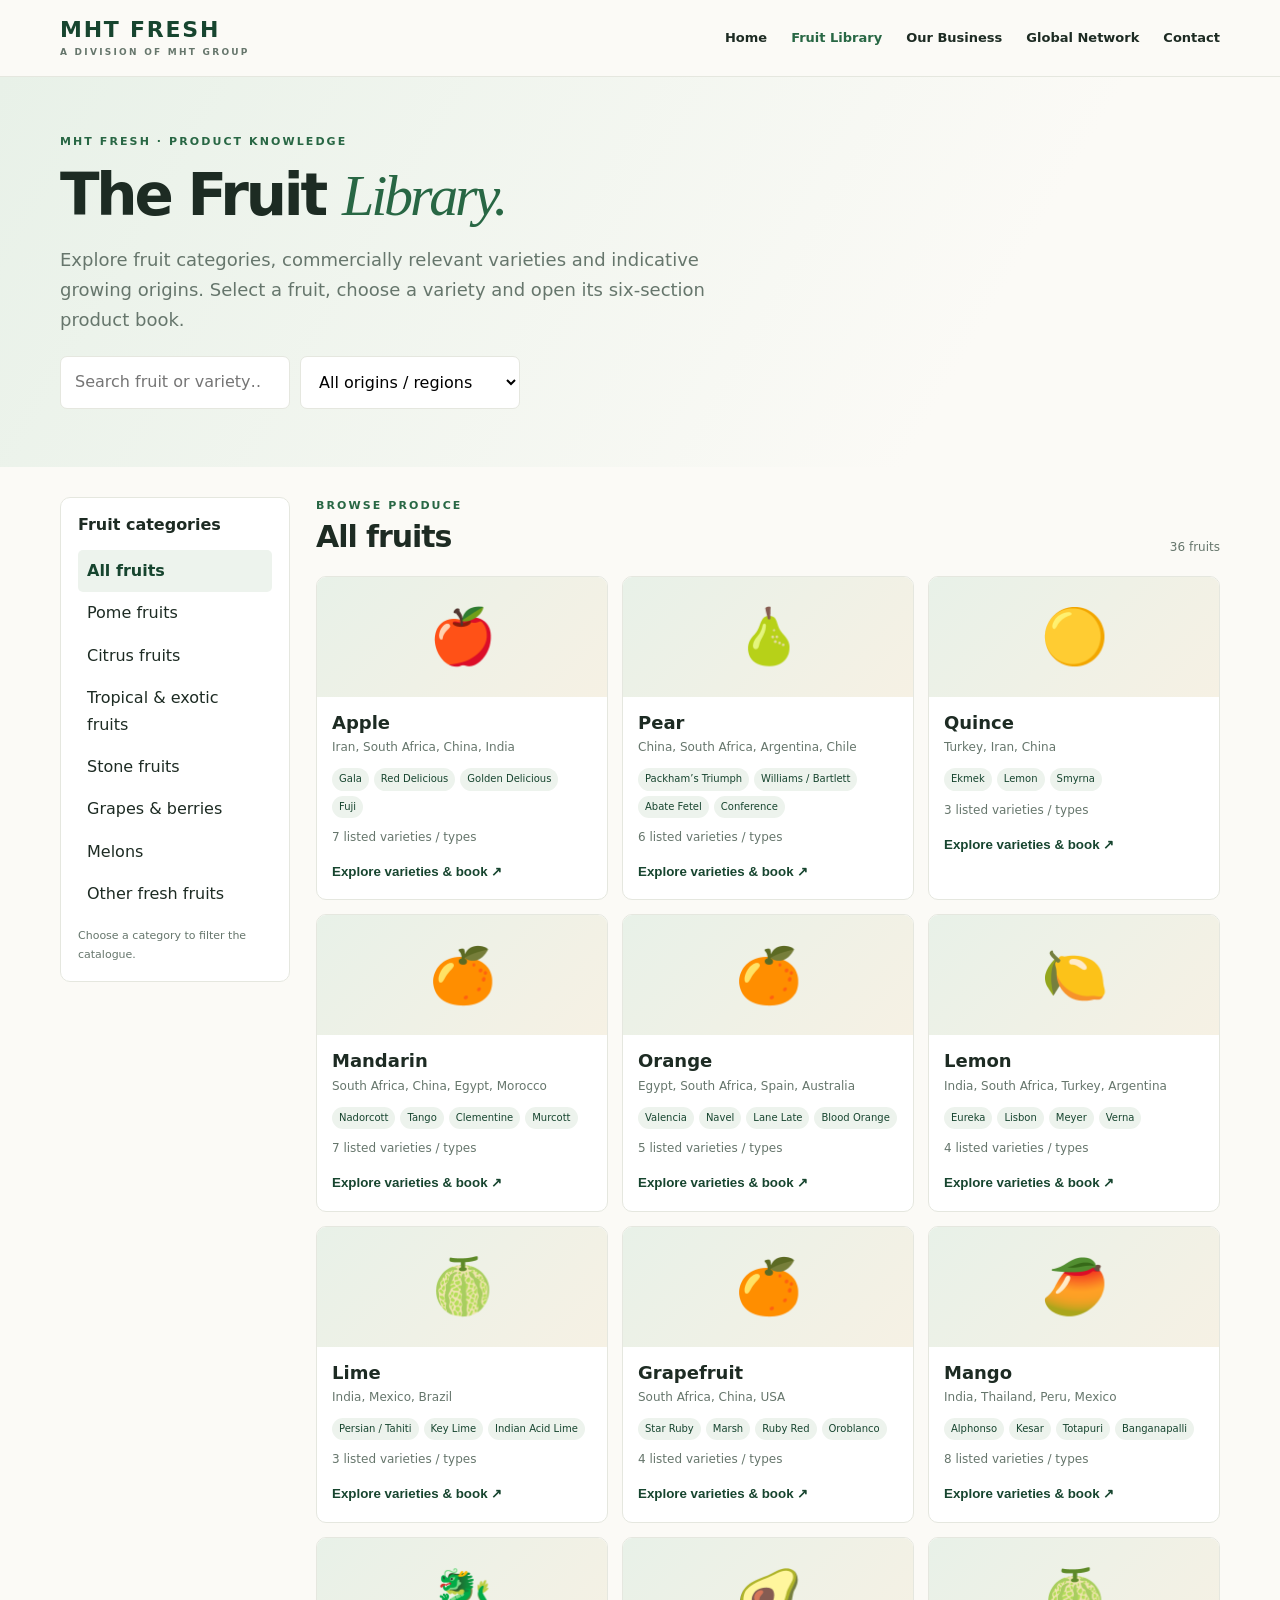
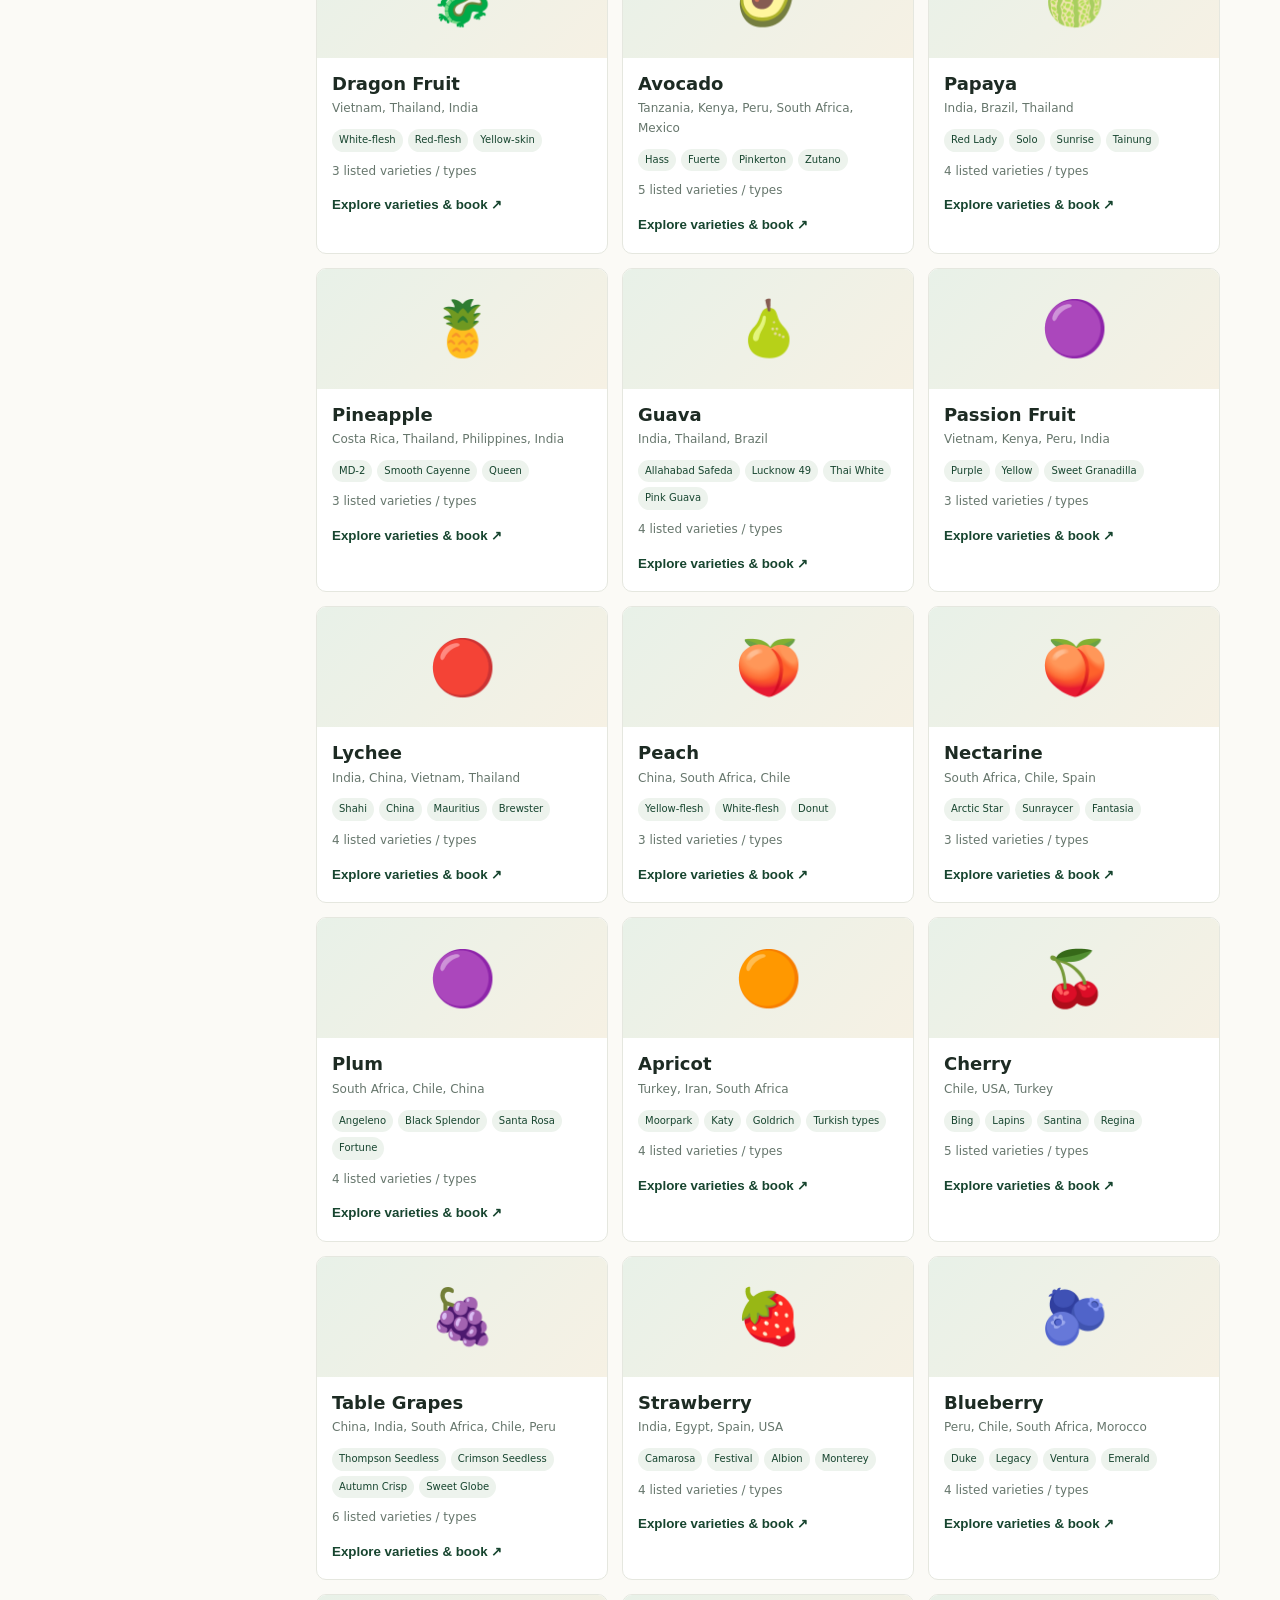
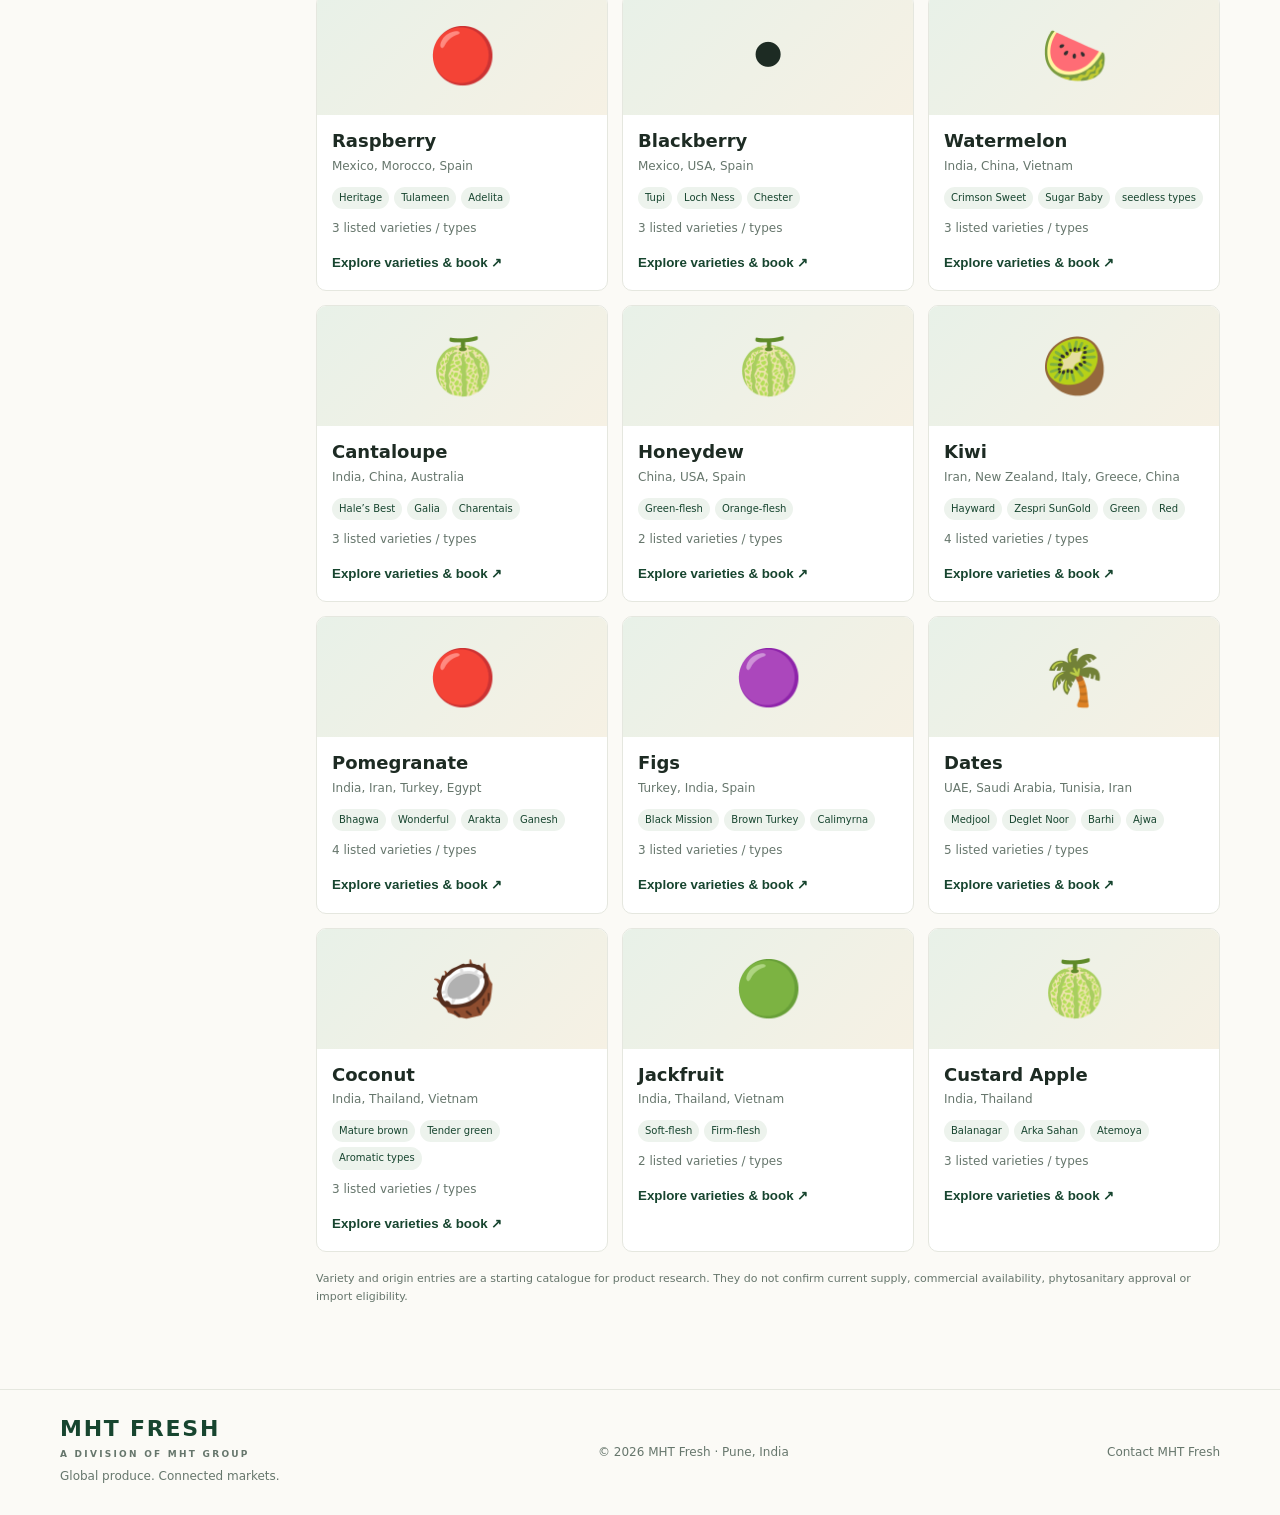
==== fruits.html @ c0711f06 "Upgrade fruit library into interactive six-section product books" ====
<!doctype html>
<html lang="en"><head><meta charset="utf-8"><meta name="viewport" content="width=device-width,initial-scale=1"><meta name="description" content="Explore the MHT Fresh fruit library: commercial fruit categories, varieties, indicative origins and product knowledge books."><title>Fruit Library | MHT Fresh</title><link rel="stylesheet" href="site.css"></head><body>
<header class="site-header"><div class="wrap nav"><a class="brand" href="index.html">MHT FRESH<small>A DIVISION OF MHT GROUP</small></a><button class="menu-toggle" aria-label="Open navigation" aria-expanded="false">Menu</button><nav class="nav-links"><a href="index.html">Home</a><a href="fruits.html" aria-current="page">Fruit Library</a><a href="index.html#operations">Our Business</a><a href="index.html#network">Global Network</a><a href="index.html#contact">Contact</a></nav></div></header>
<section class="page-hero"><div class="wrap"><div class="eyebrow">MHT Fresh · Product knowledge</div><h1>The Fruit <em>Library.</em></h1><p class="lead">Explore fruit categories, commercially relevant varieties and indicative growing origins. Select a fruit, choose a variety and open its six-section product book.</p><div class="library-tools"><input id="fruit-search" type="search" placeholder="Search fruit or variety…" aria-label="Search fruit or variety"><select id="origin-filter" aria-label="Filter by origin"><option value="">All origins / regions</option><option>India</option><option>Iran</option><option>South Africa</option><option>Vietnam</option><option>Egypt</option><option>China</option><option>New Zealand</option><option>Thailand</option><option>Peru</option><option>Chile</option><option>Kenya</option><option>Tanzania</option><option>Turkey</option><option>Argentina</option><option>Mexico</option><option>Spain</option><option>Italy</option><option>Greece</option><option>UAE</option></select></div></div></section>
<div class="wrap library-layout"><aside class="category-panel"><h3>Fruit categories</h3><div id="category-list"></div><p style="font-size:11px;margin:12px 0 0">Choose a category to filter the catalogue.</p></aside><main><div style="display:flex;justify-content:space-between;align-items:end;gap:12px;margin-bottom:18px"><div><div class="eyebrow">Browse produce</div><h2 id="category-heading" style="font-size:30px;margin:5px 0">All fruits</h2></div><span class="result-count" id="result-count"></span></div><div class="fruit-grid" id="fruit-grid"></div><p style="font-size:11px;margin-top:18px">Variety and origin entries are a starting catalogue for product research. They do not confirm current supply, commercial availability, phytosanitary approval or import eligibility.</p></main></div>
<div class="book-overlay" id="book-overlay" role="dialog" aria-modal="true" aria-labelledby="book-title"><div class="book"><button class="book-close" id="book-close" aria-label="Close product book">×</button><aside class="book-side"><div class="eyebrow">MHT Fresh · Product book</div><h2 id="book-title"></h2><p id="book-subtitle" style="font-size:12px"></p><nav id="book-nav" aria-label="Product book sections"></nav><p style="font-size:10px;margin-top:18px">Reference framework. Verify commercial specifications for each lot.</p></aside><article class="book-main"><div class="book-kicker" id="book-kicker"></div><h3 id="book-heading"></h3><p class="book-copy" id="book-copy"></p><div class="book-facts" id="book-facts"></div><div class="research-note" id="research-note"></div><div class="book-controls"><button id="book-prev">← Previous</button><span class="book-page" id="book-page"></span><button id="book-print">Print / Save PDF</button><button id="book-next">Next →</button></div></article></div></div>
<footer class="site-footer"><div class="wrap footer-row"><div><a class="brand" href="index.html">MHT FRESH<small>A DIVISION OF MHT GROUP</small></a><p style="margin:8px 0 0">Global produce. Connected markets.</p></div><div>© <span data-year></span> MHT Fresh · Pune, India</div><a href="index.html#contact">Contact MHT Fresh</a></div></footer><script src="site.js"></script><script src="fruits.js"></script></body></html>
---- site.css ----
:root{--green:#17452f;--green2:#286744;--ink:#1d2b23;--muted:#66766c;--bg:#fbfaf6;--card:#fff;--line:#e5e7df;--soft:#edf3ed;--gold:#c69b55}*{box-sizing:border-box}html{scroll-behavior:smooth}body{margin:0;background:var(--bg);color:var(--ink);font:16px/1.65 Inter,ui-sans-serif,system-ui,-apple-system,"Segoe UI",sans-serif}a{color:inherit;text-decoration:none}.wrap{width:min(1160px,92%);margin:auto}.site-header{position:sticky;top:0;z-index:20;background:#fbfaf6ed;backdrop-filter:blur(12px);border-bottom:1px solid var(--line)}.nav{min-height:76px;display:flex;align-items:center;justify-content:space-between;gap:24px}.brand{font-weight:900;letter-spacing:.08em;color:var(--green);font-size:22px;line-height:1}.brand small{display:block;font-size:9px;letter-spacing:.25em;color:var(--muted);margin-top:7px}.nav-links{display:flex;align-items:center;gap:24px;font-size:13px;font-weight:700}.nav-links a:hover,.nav-links a[aria-current=page]{color:var(--green2)}.menu-toggle{display:none;border:1px solid var(--line);background:white;border-radius:7px;padding:9px 12px}.eyebrow{font-size:11px;font-weight:850;letter-spacing:.19em;text-transform:uppercase;color:var(--green2)}h1,h2,h3,p{margin-top:0}h1{font-size:clamp(42px,6.4vw,76px);line-height:1.02;letter-spacing:-.055em;margin:15px 0 20px}h1 em,h2 em{font-family:Georgia,serif;font-weight:400;color:var(--green2)}h2{font-size:clamp(30px,4vw,46px);line-height:1.1;letter-spacing:-.035em;margin:12px 0 18px}h3{line-height:1.2}p{color:var(--muted)}.lead{font-size:18px;max-width:670px}.button{display:inline-flex;align-items:center;justify-content:center;gap:9px;background:var(--green);color:white;padding:13px 19px;border-radius:5px;font-weight:750;font-size:14px;border:1px solid var(--green);cursor:pointer}.button:hover{background:var(--green2)}.button.secondary{background:transparent;color:var(--green)}.hero{padding:76px 0 70px;background:radial-gradient(circle at 84% 12%,#dcebdd 0,transparent 34%),linear-gradient(120deg,#f4f5ec,transparent 70%)}.hero-grid{display:grid;grid-template-columns:1.1fr .9fr;gap:54px;align-items:center}.hero-art{min-height:400px;border-radius:18px;position:relative;overflow:hidden;background:linear-gradient(145deg,#214d35,#8cae7c);display:flex;align-items:center;justify-content:center;color:#fff}.hero-art:before,.hero-art:after{content:"";position:absolute;border:1px solid #ffffff55;border-radius:50%;width:320px;height:320px}.hero-art:after{width:430px;height:430px}.produce-orbit{font-size:clamp(46px,6vw,78px);z-index:1;line-height:1.5;text-align:center;filter:drop-shadow(0 8px 10px #102b1d55)}.hero-art small{position:absolute;bottom:24px;left:25px;right:25px;text-align:center;letter-spacing:.08em;font-size:11px;text-transform:uppercase;color:#e1eee4}.ticker{background:var(--green);color:white;padding:14px 4%;font-size:11px;letter-spacing:.16em;font-weight:800;text-align:center}.section{padding:76px 0}.section.pale{background:#f1f4ed;border-block:1px solid var(--line)}.two-col{display:grid;grid-template-columns:1fr 1fr;gap:56px;align-items:start}.cards{display:grid;grid-template-columns:repeat(4,1fr);gap:15px;margin-top:28px}.service-card,.step,.origin-card{background:var(--card);border:1px solid var(--line);border-radius:10px;padding:22px}.service-card b,.step b{color:var(--gold);font-size:12px;letter-spacing:.1em}.service-card h3{font-size:18px;margin:14px 0 9px}.service-card p{font-size:14px;margin-bottom:0}.steps{display:grid;grid-template-columns:repeat(4,1fr);gap:14px;margin-top:28px}.split{display:grid;grid-template-columns:1fr 1fr;gap:52px;align-items:center}.visual{min-height:280px;border-radius:14px;background:linear-gradient(140deg,#e4eddf,#f7f3e8);display:grid;place-items:center;font-size:66px;letter-spacing:10px}.origin-grid{display:grid;grid-template-columns:repeat(4,1fr);gap:12px;margin-top:25px}.origin-card{text-align:center;font-weight:750}.origin-card small{display:block;color:var(--muted);font-weight:500}.contact{background:var(--green);color:white;padding:76px 0}.contact p{color:#d5e4d8}.contact-grid{display:grid;grid-template-columns:.9fr 1.1fr;gap:54px}.contact form{display:grid;gap:12px}.fields{display:grid;grid-template-columns:1fr 1fr;gap:12px}.contact label{font-size:12px;font-weight:700;color:#e4eee6}.contact input,.contact select,.contact textarea{display:block;width:100%;margin-top:6px;padding:12px;border:1px solid #ffffff55;border-radius:5px;background:#fff;color:var(--ink);font:inherit}.contact textarea{resize:vertical}.contact .button{background:white;color:var(--green);border-color:white}.form-note{font-size:11px;color:#c9dbce}.site-footer{padding:28px 0;border-top:1px solid var(--line);font-size:12px;color:var(--muted)}.footer-row{display:flex;justify-content:space-between;gap:20px;align-items:center;flex-wrap:wrap}.page-hero{padding:56px 0 36px;background:linear-gradient(120deg,#e8f1e8,transparent 75%)}.page-hero h1{font-size:clamp(38px,5vw,58px)}.library-tools{display:flex;gap:10px;flex-wrap:wrap;margin:22px 0}.library-tools input,.library-tools select{padding:12px 14px;border:1px solid var(--line);border-radius:7px;background:white;font:inherit;min-width:220px}.library-layout{display:grid;grid-template-columns:230px 1fr;gap:26px;padding:30px 0 72px}.category-panel{align-self:start;position:sticky;top:96px;padding:17px;background:white;border:1px solid var(--line);border-radius:10px}.category-panel h3{font-size:16px}.category-button{display:block;width:100%;text-align:left;padding:8px 9px;border:0;background:transparent;border-radius:5px;color:var(--ink);font:inherit;cursor:pointer}.category-button.active,.category-button:hover{background:var(--soft);color:var(--green);font-weight:800}.fruit-grid{display:grid;grid-template-columns:repeat(3,minmax(0,1fr));gap:14px}.fruit-card{border:1px solid var(--line);background:white;border-radius:10px;overflow:hidden}.fruit-visual{height:120px;display:grid;place-items:center;font-size:54px;background:linear-gradient(135deg,#e8f1e8,#f6f1e4)}.fruit-body{padding:15px}.fruit-body h3{margin:0 0 5px;font-size:18px}.fruit-body p{font-size:12px;margin:0 0 10px}.chips{display:flex;flex-wrap:wrap;gap:5px;margin:10px 0}.chip{font-size:10px;padding:3px 7px;background:var(--soft);color:var(--green);border-radius:20px}.text-button{border:0;background:none;padding:0;color:var(--green);font-weight:800;cursor:pointer}.result-count{font-size:12px;color:var(--muted)}.book-overlay{display:none;position:fixed;inset:0;background:#102319c9;z-index:50;padding:22px;overflow:auto}.book-overlay.open{display:grid;place-items:center}.book{width:min(1000px,100%);min-height:min(680px,90vh);background:white;border-radius:12px;display:grid;grid-template-columns:260px 1fr;overflow:hidden;position:relative;box-shadow:0 20px 70px #0004}.book-side{background:#edf3ed;padding:28px 22px}.book-side h2{font-size:27px}.book-side button{display:block;width:100%;text-align:left;border:0;background:transparent;padding:9px;border-radius:5px;color:var(--ink);font:inherit;font-size:13px;cursor:pointer}.book-side button.active{background:var(--green);color:white}.book-main{padding:38px 42px 28px;display:flex;flex-direction:column}.book-kicker{font-size:10px;letter-spacing:.16em;font-weight:850;color:var(--green2)}.book-main h3{font-size:30px;margin:14px 0}.book-main .book-copy{font-size:16px;max-width:650px}.book-facts{display:grid;grid-template-columns:1fr 1fr;gap:10px;margin:22px 0}.book-fact{background:#f4f6f1;border-radius:6px;padding:12px}.book-fact b{display:block;font-size:11px;color:var(--green)}.book-fact span{font-size:12px;color:var(--muted)}.research-note{background:#fff8e8;border:1px solid #efdfb8;border-radius:6px;padding:12px;font-size:12px;color:#715b2d}.book-controls{display:flex;align-items:center;justify-content:space-between;gap:10px;margin-top:auto;padding-top:25px;border-top:1px solid var(--line)}.book-controls button,.book-close{border:1px solid var(--line);background:white;padding:9px 12px;border-radius:5px;cursor:pointer;color:var(--ink)}.book-controls button:disabled{opacity:.35;cursor:not-allowed}.book-close{position:absolute;right:14px;top:14px;font-size:20px;line-height:1}.book-page{font-size:11px;color:var(--muted)}@media(max-width:900px){.cards,.steps,.origin-grid{grid-template-columns:repeat(2,1fr)}.fruit-grid{grid-template-columns:repeat(2,minmax(0,1fr))}.hero-grid,.two-col,.split,.contact-grid{gap:30px}.hero-art{min-height:320px}}@media(max-width:700px){.menu-toggle{display:block}.nav-links{display:none;position:absolute;top:75px;left:0;right:0;padding:15px 4%;background:var(--bg);border-bottom:1px solid var(--line);flex-direction:column;align-items:flex-start;gap:15px}.nav-links.open{display:flex}.hero{padding:54px 0}.hero-grid,.two-col,.split,.contact-grid{grid-template-columns:1fr}.hero-art{min-height:250px}.section{padding:56px 0}.library-layout{grid-template-columns:1fr}.category-panel{position:static}.book{grid-template-columns:1fr}.book-side{padding:18px}.book-side nav{display:grid;grid-template-columns:1fr 1fr}.book-main{padding:28px 20px}.book-overlay{padding:8px}.fruit-grid{grid-template-columns:1fr 1fr}}@media(max-width:480px){.cards,.steps,.origin-grid,.fruit-grid,.fields{grid-template-columns:1fr}.library-tools input,.library-tools select{width:100%;min-width:0}.book-facts{grid-template-columns:1fr 1fr}.book-controls{flex-wrap:wrap}}@media print{body>*:not(#book-overlay){display:none!important}#book-overlay{display:block!important;position:static!important;background:white!important;padding:0!important}.book{display:block!important;box-shadow:none!important;width:100%!important;min-height:0!important}.book-side,.book-close,.book-controls{display:none!important}.book-main{padding:0!important}.research-note{break-inside:avoid}.book-facts{break-inside:avoid}}
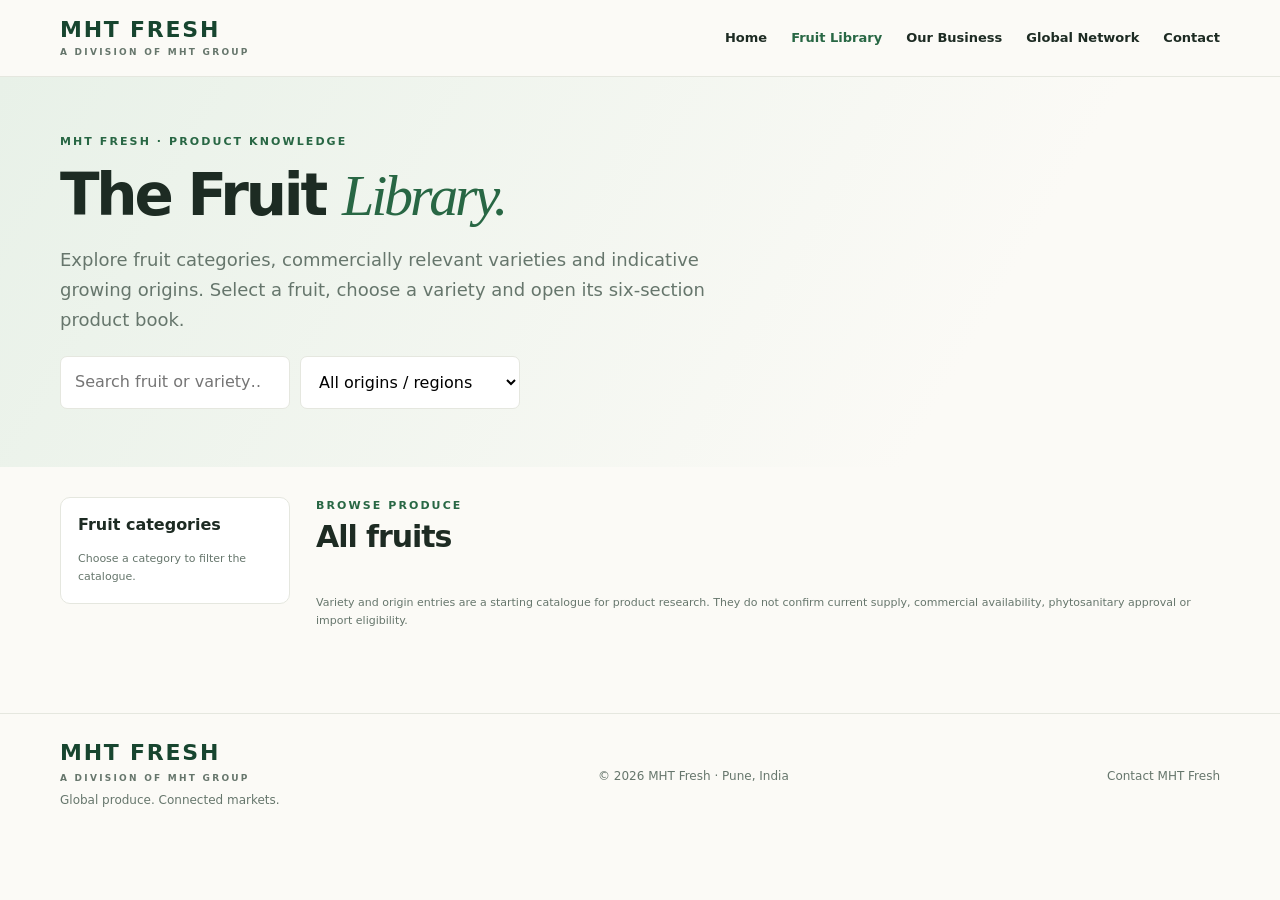
==== commit ae4a44b4: "Add variety selector and source panel to product books" ====
--- a/fruits.html
+++ b/fruits.html
@@ -3,5 +3,5 @@
 <header class="site-header"><div class="wrap nav"><a class="brand" href="index.html">MHT FRESH<small>A DIVISION OF MHT GROUP</small></a><button class="menu-toggle" aria-label="Open navigation" aria-expanded="false">Menu</button><nav class="nav-links"><a href="index.html">Home</a><a href="fruits.html" aria-current="page">Fruit Library</a><a href="index.html#operations">Our Business</a><a href="index.html#network">Global Network</a><a href="index.html#contact">Contact</a></nav></div></header>
 <section class="page-hero"><div class="wrap"><div class="eyebrow">MHT Fresh · Product knowledge</div><h1>The Fruit <em>Library.</em></h1><p class="lead">Explore fruit categories, commercially relevant varieties and indicative growing origins. Select a fruit, choose a variety and open its six-section product book.</p><div class="library-tools"><input id="fruit-search" type="search" placeholder="Search fruit or variety…" aria-label="Search fruit or variety"><select id="origin-filter" aria-label="Filter by origin"><option value="">All origins / regions</option><option>India</option><option>Iran</option><option>South Africa</option><option>Vietnam</option><option>Egypt</option><option>China</option><option>New Zealand</option><option>Thailand</option><option>Peru</option><option>Chile</option><option>Kenya</option><option>Tanzania</option><option>Turkey</option><option>Argentina</option><option>Mexico</option><option>Spain</option><option>Italy</option><option>Greece</option><option>UAE</option></select></div></div></section>
 <div class="wrap library-layout"><aside class="category-panel"><h3>Fruit categories</h3><div id="category-list"></div><p style="font-size:11px;margin:12px 0 0">Choose a category to filter the catalogue.</p></aside><main><div style="display:flex;justify-content:space-between;align-items:end;gap:12px;margin-bottom:18px"><div><div class="eyebrow">Browse produce</div><h2 id="category-heading" style="font-size:30px;margin:5px 0">All fruits</h2></div><span class="result-count" id="result-count"></span></div><div class="fruit-grid" id="fruit-grid"></div><p style="font-size:11px;margin-top:18px">Variety and origin entries are a starting catalogue for product research. They do not confirm current supply, commercial availability, phytosanitary approval or import eligibility.</p></main></div>
-<div class="book-overlay" id="book-overlay" role="dialog" aria-modal="true" aria-labelledby="book-title"><div class="book"><button class="book-close" id="book-close" aria-label="Close product book">×</button><aside class="book-side"><div class="eyebrow">MHT Fresh · Product book</div><h2 id="book-title"></h2><p id="book-subtitle" style="font-size:12px"></p><nav id="book-nav" aria-label="Product book sections"></nav><p style="font-size:10px;margin-top:18px">Reference framework. Verify commercial specifications for each lot.</p></aside><article class="book-main"><div class="book-kicker" id="book-kicker"></div><h3 id="book-heading"></h3><p class="book-copy" id="book-copy"></p><div class="book-facts" id="book-facts"></div><div class="research-note" id="research-note"></div><div class="book-controls"><button id="book-prev">← Previous</button><span class="book-page" id="book-page"></span><button id="book-print">Print / Save PDF</button><button id="book-next">Next →</button></div></article></div></div>
+<div class="book-overlay" id="book-overlay" role="dialog" aria-modal="true" aria-labelledby="book-title"><div class="book"><button class="book-close" id="book-close" aria-label="Close product book">×</button><aside class="book-side"><div class="eyebrow">MHT Fresh · Product book</div><h2 id="book-title"></h2><p id="book-subtitle" style="font-size:12px"></p><div id="book-varieties" aria-label="Select variety"></div><nav id="book-nav" aria-label="Product book sections"></nav><p style="font-size:10px;margin-top:18px">Reference framework. Verify commercial specifications for each lot.</p></aside><article class="book-main"><div class="book-kicker" id="book-kicker"></div><h3 id="book-heading"></h3><p class="book-copy" id="book-copy"></p><div class="book-facts" id="book-facts"></div><div class="research-note" id="research-note"></div><div id="book-sources" class="book-sources"></div><div class="book-controls"><button id="book-prev">← Previous</button><span class="book-page" id="book-page"></span><button id="book-print">Print / Save PDF</button><button id="book-next">Next →</button></div></article></div></div>
 <footer class="site-footer"><div class="wrap footer-row"><div><a class="brand" href="index.html">MHT FRESH<small>A DIVISION OF MHT GROUP</small></a><p style="margin:8px 0 0">Global produce. Connected markets.</p></div><div>© <span data-year></span> MHT Fresh · Pune, India</div><a href="index.html#contact">Contact MHT Fresh</a></div></footer><script src="site.js"></script><script src="fruits.js"></script></body></html>
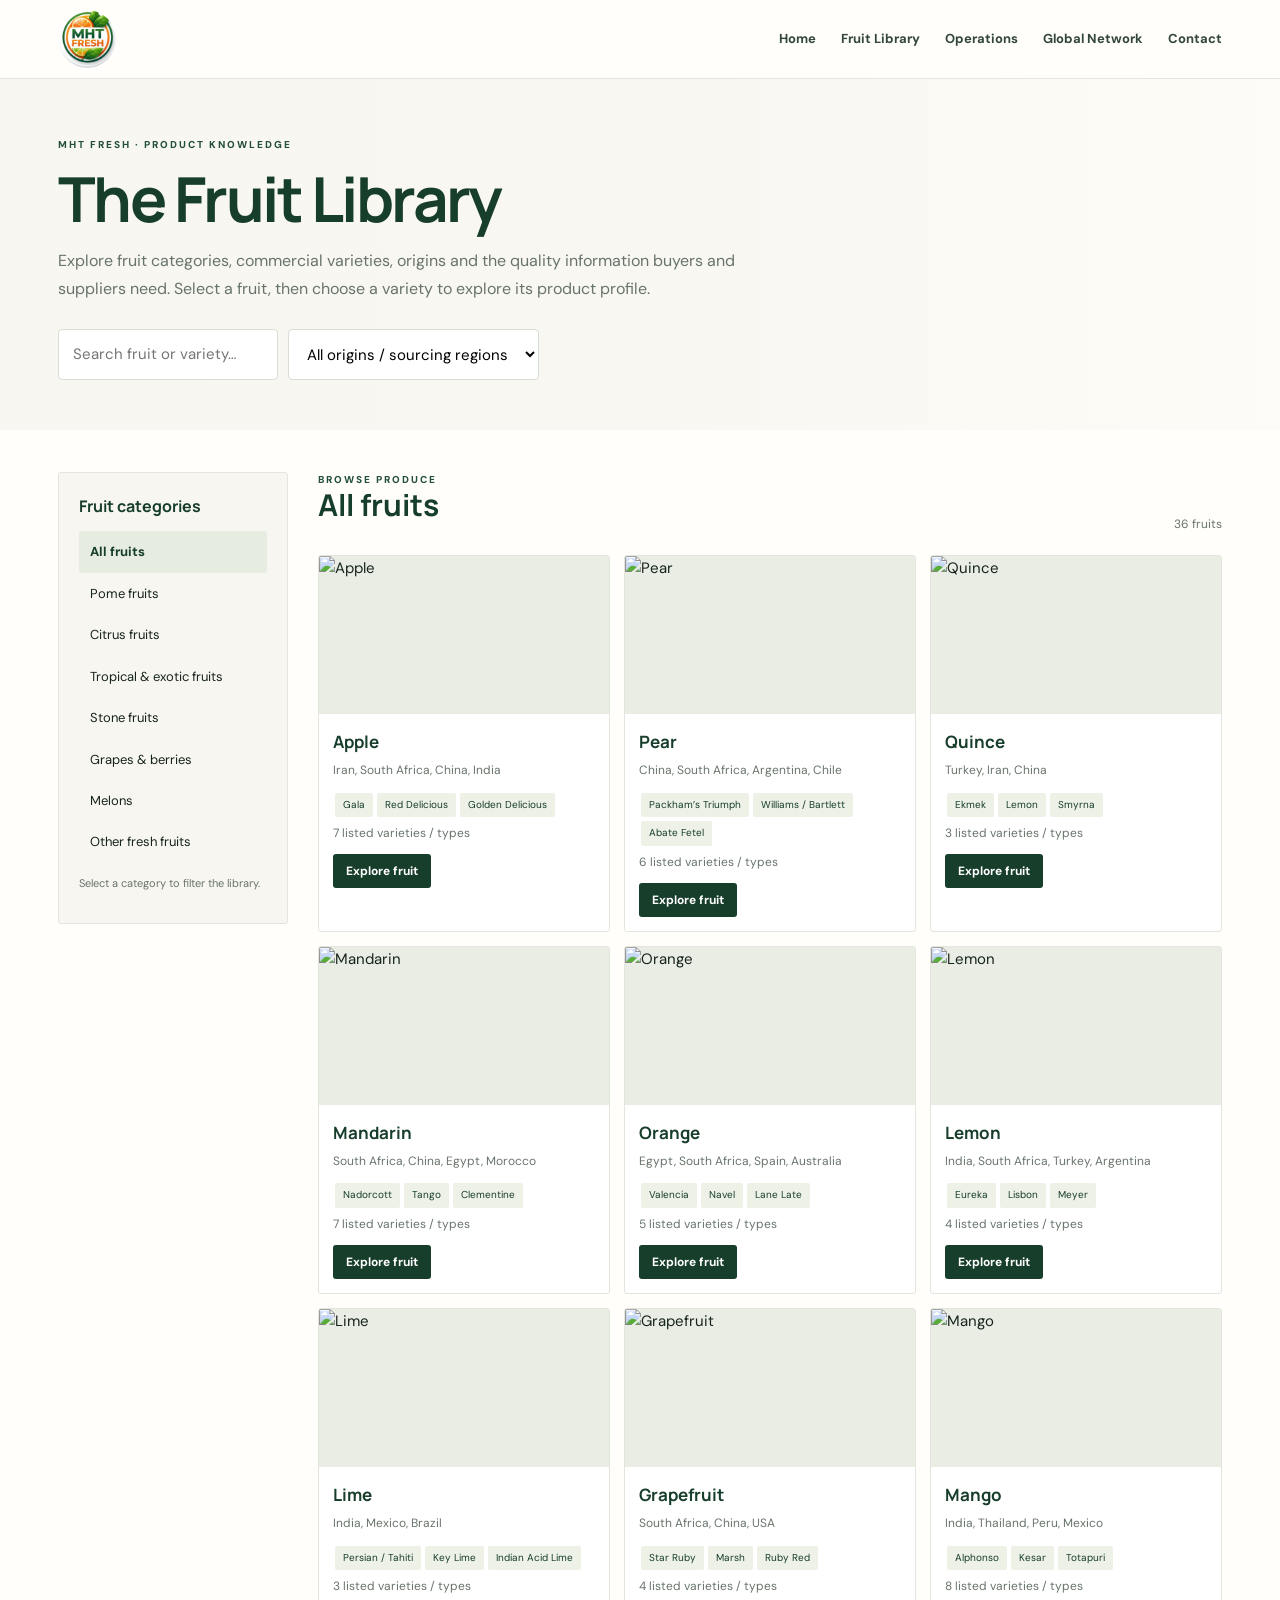
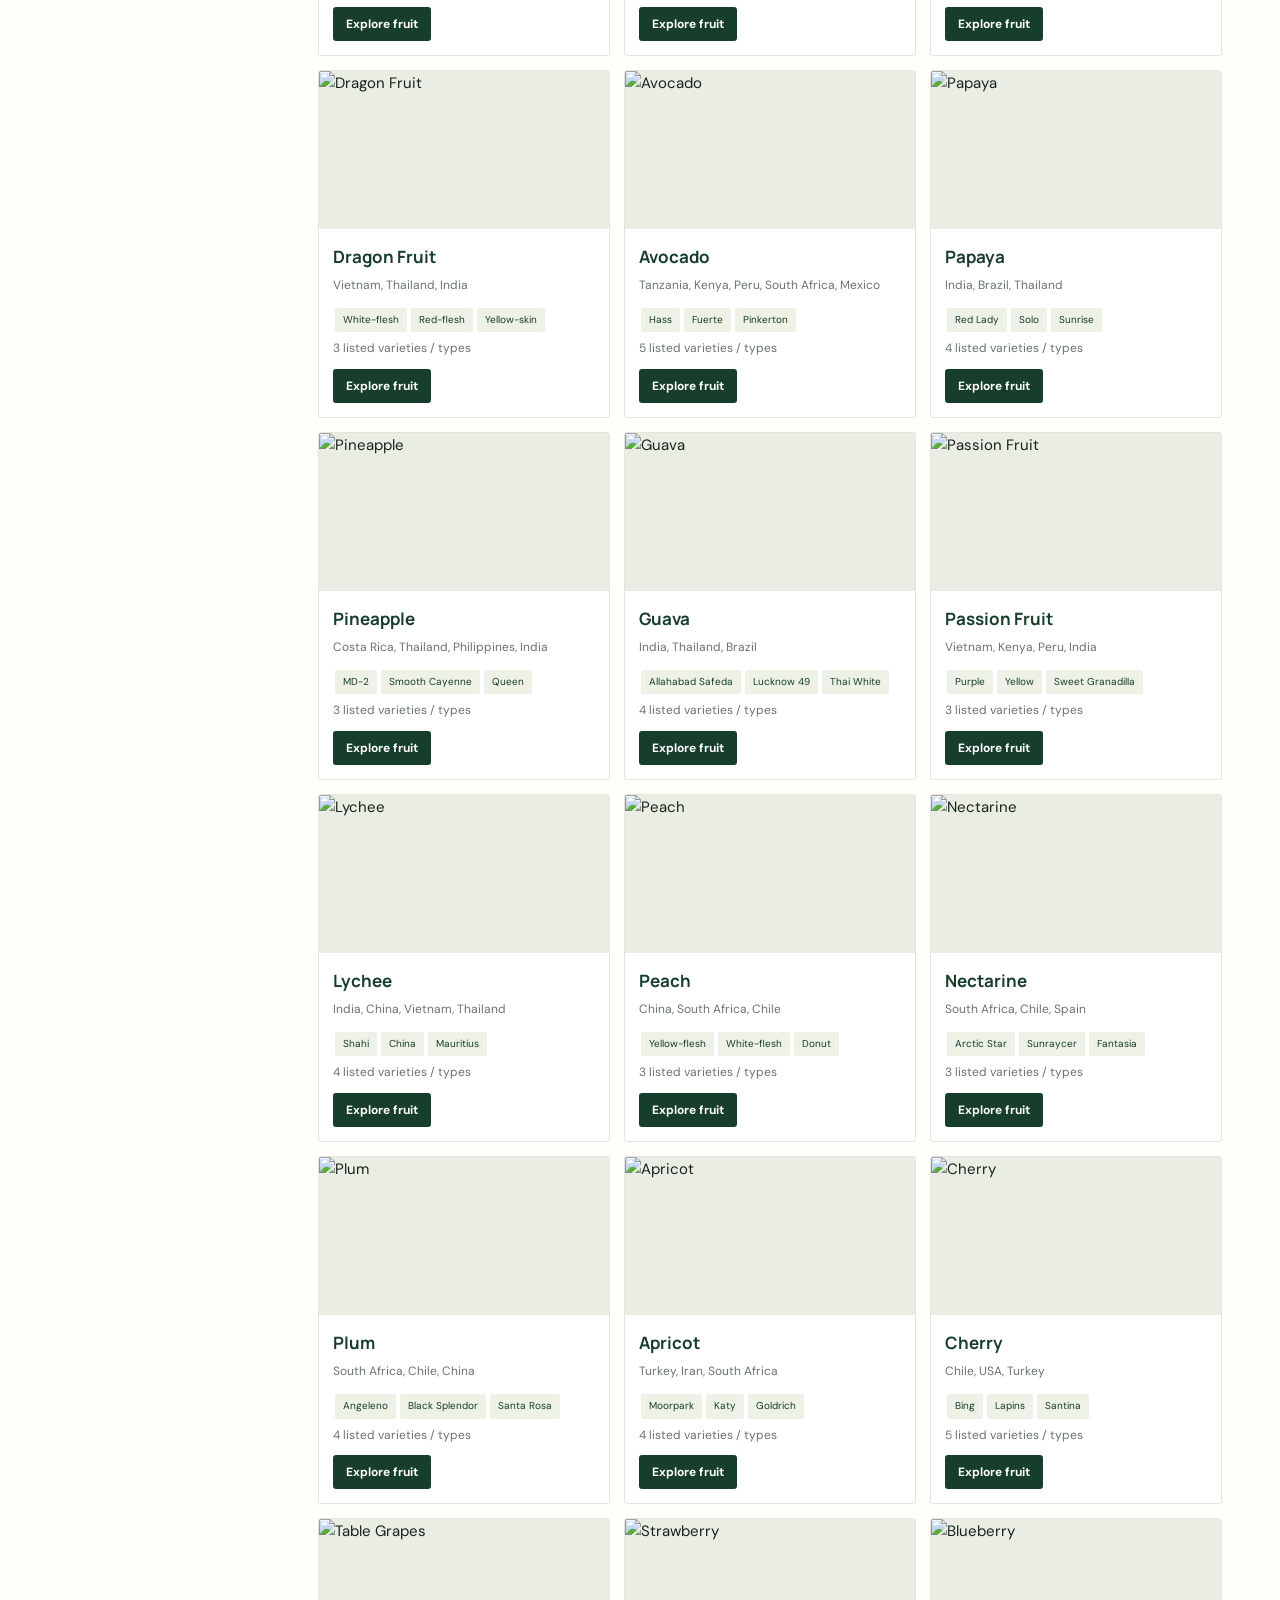
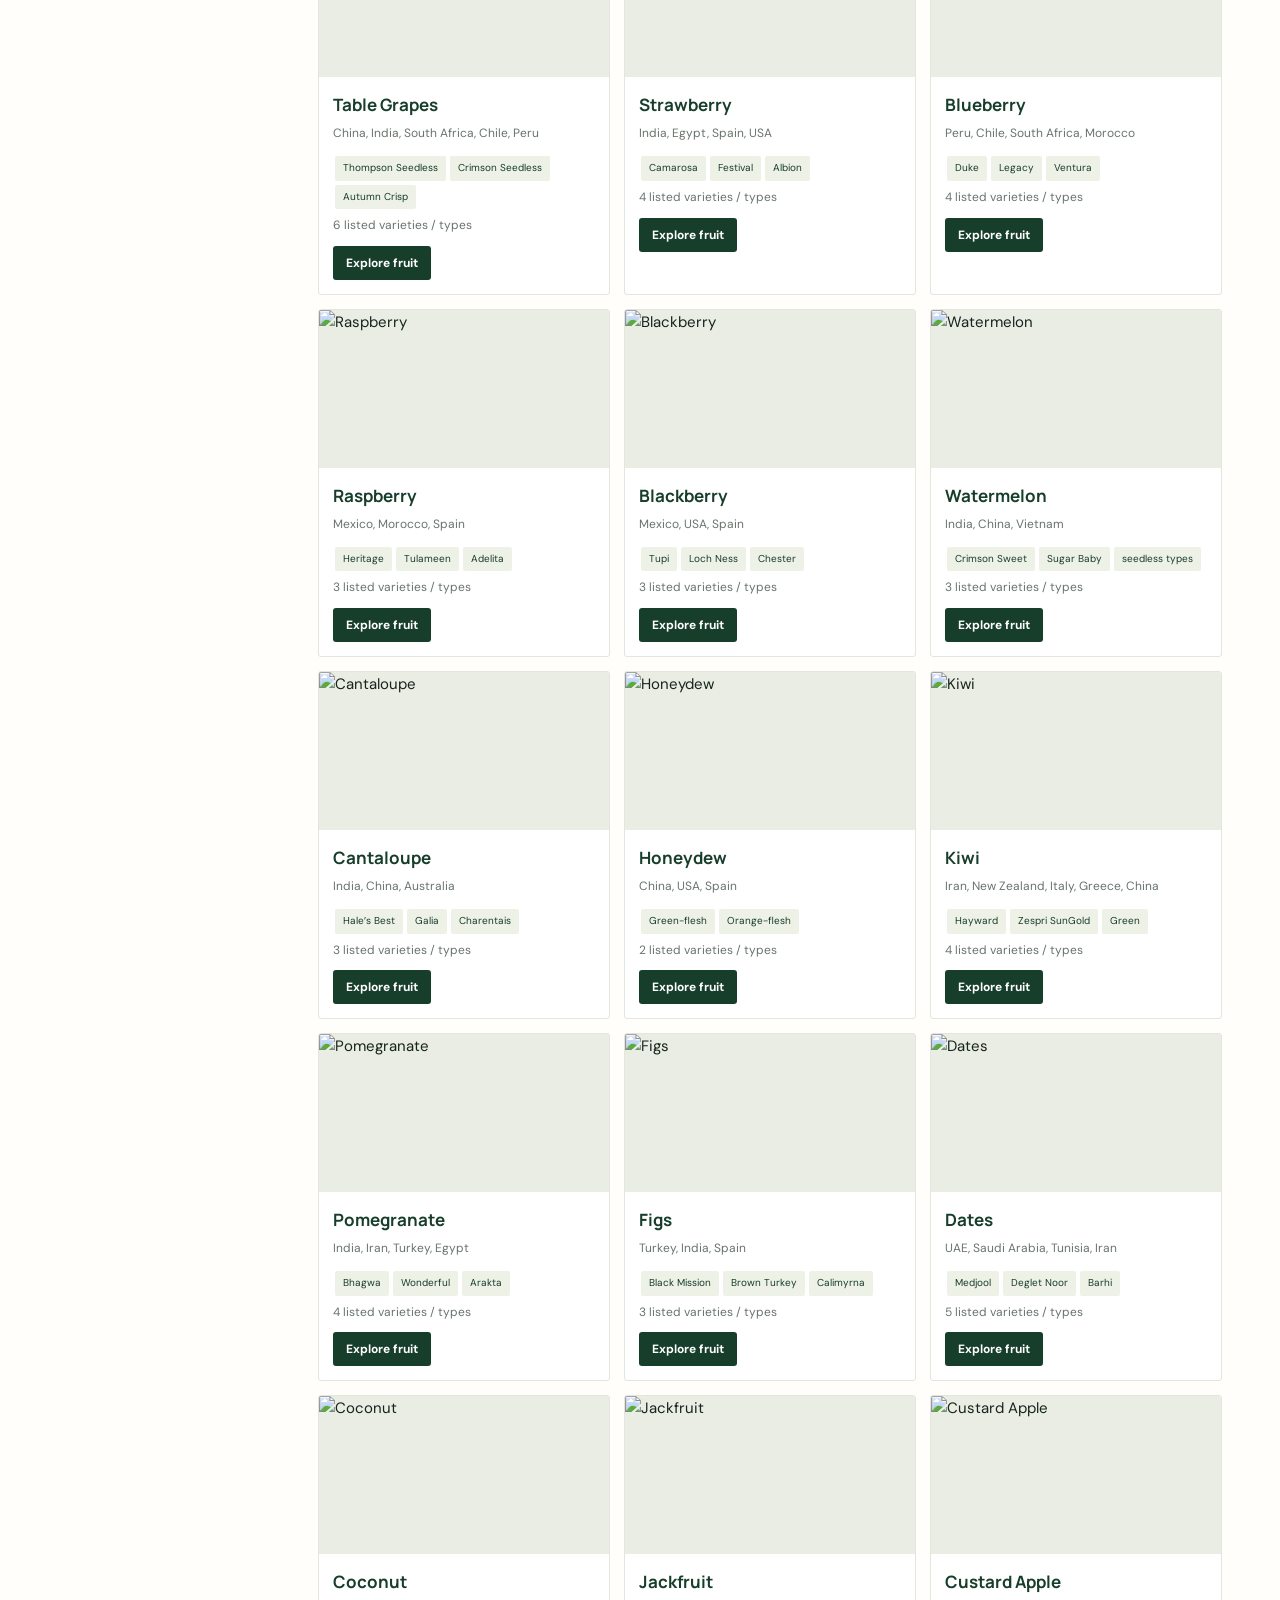
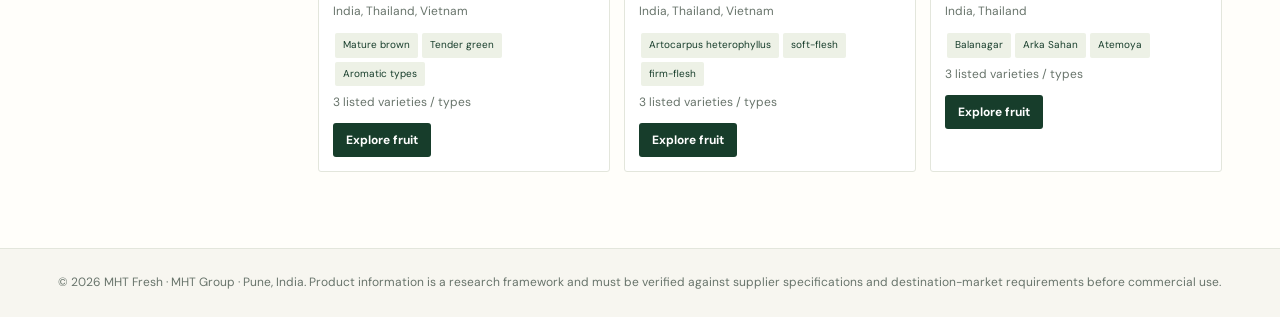
==== commit 675608a2: "Use MHT Fresh logo image in site header" ====
--- a/fruits.html
+++ b/fruits.html
@@ -1,7 +1,189 @@
 <!doctype html>
-<html lang="en"><head><meta charset="utf-8"><meta name="viewport" content="width=device-width,initial-scale=1"><meta name="description" content="Explore the MHT Fresh fruit library: commercial fruit categories, varieties, indicative origins and product knowledge books."><title>Fruit Library | MHT Fresh</title><link rel="stylesheet" href="site.css"></head><body>
-<header class="site-header"><div class="wrap nav"><a class="brand" href="index.html">MHT FRESH<small>A DIVISION OF MHT GROUP</small></a><button class="menu-toggle" aria-label="Open navigation" aria-expanded="false">Menu</button><nav class="nav-links"><a href="index.html">Home</a><a href="fruits.html" aria-current="page">Fruit Library</a><a href="index.html#operations">Our Business</a><a href="index.html#network">Global Network</a><a href="index.html#contact">Contact</a></nav></div></header>
-<section class="page-hero"><div class="wrap"><div class="eyebrow">MHT Fresh · Product knowledge</div><h1>The Fruit <em>Library.</em></h1><p class="lead">Explore fruit categories, commercially relevant varieties and indicative growing origins. Select a fruit, choose a variety and open its six-section product book.</p><div class="library-tools"><input id="fruit-search" type="search" placeholder="Search fruit or variety…" aria-label="Search fruit or variety"><select id="origin-filter" aria-label="Filter by origin"><option value="">All origins / regions</option><option>India</option><option>Iran</option><option>South Africa</option><option>Vietnam</option><option>Egypt</option><option>China</option><option>New Zealand</option><option>Thailand</option><option>Peru</option><option>Chile</option><option>Kenya</option><option>Tanzania</option><option>Turkey</option><option>Argentina</option><option>Mexico</option><option>Spain</option><option>Italy</option><option>Greece</option><option>UAE</option></select></div></div></section>
-<div class="wrap library-layout"><aside class="category-panel"><h3>Fruit categories</h3><div id="category-list"></div><p style="font-size:11px;margin:12px 0 0">Choose a category to filter the catalogue.</p></aside><main><div style="display:flex;justify-content:space-between;align-items:end;gap:12px;margin-bottom:18px"><div><div class="eyebrow">Browse produce</div><h2 id="category-heading" style="font-size:30px;margin:5px 0">All fruits</h2></div><span class="result-count" id="result-count"></span></div><div class="fruit-grid" id="fruit-grid"></div><p style="font-size:11px;margin-top:18px">Variety and origin entries are a starting catalogue for product research. They do not confirm current supply, commercial availability, phytosanitary approval or import eligibility.</p></main></div>
-<div class="book-overlay" id="book-overlay" role="dialog" aria-modal="true" aria-labelledby="book-title"><div class="book"><button class="book-close" id="book-close" aria-label="Close product book">×</button><aside class="book-side"><div class="eyebrow">MHT Fresh · Product book</div><h2 id="book-title"></h2><p id="book-subtitle" style="font-size:12px"></p><div id="book-varieties" aria-label="Select variety"></div><nav id="book-nav" aria-label="Product book sections"></nav><p style="font-size:10px;margin-top:18px">Reference framework. Verify commercial specifications for each lot.</p></aside><article class="book-main"><div class="book-kicker" id="book-kicker"></div><h3 id="book-heading"></h3><p class="book-copy" id="book-copy"></p><div class="book-facts" id="book-facts"></div><div class="research-note" id="research-note"></div><div id="book-sources" class="book-sources"></div><div class="book-controls"><button id="book-prev">← Previous</button><span class="book-page" id="book-page"></span><button id="book-print">Print / Save PDF</button><button id="book-next">Next →</button></div></article></div></div>
-<footer class="site-footer"><div class="wrap footer-row"><div><a class="brand" href="index.html">MHT FRESH<small>A DIVISION OF MHT GROUP</small></a><p style="margin:8px 0 0">Global produce. Connected markets.</p></div><div>© <span data-year></span> MHT Fresh · Pune, India</div><a href="index.html#contact">Contact MHT Fresh</a></div></footer><script src="site.js"></script><script src="fruits.js"></script></body></html>+<html lang="en"><head><meta charset="utf-8"><meta name="viewport" content="width=device-width,initial-scale=1"><meta name="description" content="Explore MHT Fresh's fruit library: fruit categories, varieties, sourcing origins, quality parameters, packing and trade information."><title>Fruit Library | MHT Fresh</title><style>
+@import url('https://fonts.googleapis.com/css2?family=DM+Sans:wght@400;500;600;700&family=Manrope:wght@400;500;600;700;800&display=swap');
+:root{--g:#173d2b;--g2:#244f39;--ink:#17241c;--muted:#68746b;--bg:#f7f6f0;--card:#fffefa;--line:#e3e6dc;--soft:#edf1e6;--orange:#d98245}
+*{box-sizing:border-box}html{scroll-behavior:smooth}body{margin:0;background:var(--card);color:var(--ink);font:15px/1.65 "DM Sans",sans-serif}a{color:inherit;text-decoration:none}.wrap{width:min(1240px,91%);margin:auto}
+header{position:sticky;top:0;z-index:10;background:#fffefaeF;backdrop-filter:blur(12px);border-bottom:1px solid var(--line)}.nav{height:78px;display:flex;align-items:center;justify-content:space-between;gap:20px}.logo{font:800 24px/1 "Manrope",sans-serif;letter-spacing:-1.5px;color:var(--g)}.logo small{display:block;font:700 9px "DM Sans";letter-spacing:2px;color:var(--muted);margin-top:6px}.brand-logo,.logo-img{width:58px;height:58px;display:block;object-fit:contain;border-radius:50%;flex:none}nav{display:flex;gap:25px;font-size:13px;font-weight:700;color:#33463a}nav a:hover{color:var(--orange)}
+.hero{padding:58px 0 50px;background:linear-gradient(90deg,#f7f6f0f7 0%,#f7f6f0df 50%,#f7f6f055 100%),url(https://images.unsplash.com/photo-1542838132-92c53300491e?auto=format&fit=crop&w=1800&q=85) center/cover}.eyebrow{font-size:10px;font-weight:800;letter-spacing:2px;text-transform:uppercase;color:var(--g2)}h1,h2,h3{font-family:"Manrope",sans-serif}h1{font-size:clamp(40px,5vw,62px);line-height:1.05;letter-spacing:-2.5px;margin:12px 0;color:var(--g)}h2{font-size:30px;line-height:1.15;margin:0 0 12px;color:var(--g)}p{color:var(--muted)}.lead{font-size:16px;max-width:720px;line-height:1.8}
+.tools{display:flex;gap:10px;flex-wrap:wrap;margin:25px 0 0}.tools input,.tools select{padding:12px 14px;border:1px solid #d9ded4;border-radius:4px;background:white;font:inherit;min-width:220px}.tools input:focus,.tools select:focus{outline:2px solid #a5bb8a}
+.layout{display:grid;grid-template-columns:230px 1fr;gap:30px;padding:42px 0 76px}.side{position:sticky;top:98px;align-self:start;background:var(--bg);border:1px solid var(--line);border-radius:3px;padding:20px}.side h3{margin:0 0 12px;color:var(--g);font-size:16px}.catbtn{display:block;width:100%;text-align:left;padding:10px 11px;border:0;background:transparent;border-radius:3px;color:var(--ink);cursor:pointer;font:inherit;font-size:13px}.catbtn.active,.catbtn:hover{background:#e6ecdf;color:var(--g);font-weight:750}.sectionhead{display:flex;align-items:end;justify-content:space-between;gap:12px;margin-bottom:20px}.count{font-size:12px;color:var(--muted)}
+.cards{display:grid;grid-template-columns:repeat(3,minmax(0,1fr));gap:14px}.card{background:white;border:1px solid var(--line);border-radius:3px;overflow:hidden;transition:transform .2s,box-shadow .2s}.card:hover{transform:translateY(-3px);box-shadow:0 14px 30px #172d1d12}.thumb{height:158px;background:#e9ede4;overflow:hidden;position:relative}.thumb-placeholder{display:grid;place-items:center;background:linear-gradient(135deg,#f3f7ef,#e5eee2)}.thumb-placeholder span{font-size:48px}.thumb img{width:100%;height:100%;display:block;object-fit:cover;transition:transform .35s}.card:hover .thumb img{transform:scale(1.045)}.cardbody{padding:14px}.card h3{margin:0;font-size:17px;color:var(--g)}.card p{font-size:12px;margin:5px 0 10px}.tag{display:inline-block;font-size:10px;background:var(--soft);color:var(--g);padding:4px 8px;border-radius:2px;margin:2px}.open{border:0;background:var(--g);color:white;border-radius:3px;padding:9px 13px;font-weight:700;cursor:pointer;font:700 12px "DM Sans"}.open:hover{background:var(--orange)}
+.variety-list{display:flex;flex-wrap:wrap;gap:8px;margin:14px 0}.variety{border:1px solid var(--line);background:white;border-radius:2px;padding:8px 12px;cursor:pointer;font:12px "DM Sans"}.variety.active{background:var(--g);color:white;border-color:var(--g)}.detail{margin-top:22px;background:white;border:1px solid var(--line);border-radius:3px;padding:22px;display:none}.detail.show{display:block}.detailtop{display:grid;grid-template-columns:minmax(0,1fr) 260px;gap:22px;align-items:start}.variety-photo{width:100%;aspect-ratio:4/3;object-fit:cover;border-radius:2px;background:#f2f4f0}.photo-credit{font-size:11px;color:var(--muted);margin-top:6px}.photo-credit a{color:var(--g)}.detail h2{margin-bottom:5px}.tabs{display:flex;gap:7px;flex-wrap:wrap;border-bottom:1px solid var(--line);margin:18px 0}.tab{border:0;background:transparent;padding:10px 12px;cursor:pointer;color:var(--muted);font:13px "DM Sans"}.tab.active{color:var(--g);font-weight:800;border-bottom:2px solid var(--g)}.tabcontent{min-height:120px}.facts{display:grid;grid-template-columns:repeat(3,1fr);gap:10px;margin:14px 0}.fact{background:#f6f8f5;padding:12px;border-radius:2px}.fact b{display:block;font-size:12px;color:var(--g)}.fact span{font-size:13px;color:var(--muted)}.note{font-size:12px;background:#f8f3e7;border:1px solid #eadfca;padding:12px;border-radius:2px;color:#735a20}
+.footer{padding:24px 0;border-top:1px solid var(--line);font-size:12px;color:var(--muted);background:#f7f6f0}
+@media(max-width:1000px){.cards{grid-template-columns:repeat(2,minmax(0,1fr))}}@media(max-width:850px){.layout{grid-template-columns:1fr}.side{position:static}.cards{grid-template-columns:repeat(2,1fr)}}@media(max-width:650px){.nav{height:auto;min-height:70px;flex-wrap:wrap;padding:12px 0}nav{width:100%;overflow:auto;padding:5px 0 10px;gap:18px;white-space:nowrap}.hero{padding:38px 0}.layout{padding:25px 0 55px}.cards{grid-template-columns:repeat(2,minmax(0,1fr));gap:9px}.thumb{height:112px}.facts{grid-template-columns:1fr 1fr}.detail{padding:15px}.detailtop{grid-template-columns:1fr}.variety-photo{max-height:230px}.sectionhead{align-items:flex-start;flex-direction:column}}
+
+/* Variety flipbook */
+.book-launch{margin:14px 0 4px}.book-launch button{border:1px solid var(--g);background:#fff;color:var(--g);padding:10px 14px;border-radius:3px;font:700 12px "DM Sans";cursor:pointer}.book-launch button:hover{background:var(--g);color:white}
+.book-overlay{display:none;position:fixed;inset:0;background:#10251de8;z-index:50;padding:22px;overflow:auto}.book-overlay.open{display:grid;place-items:center}.book-shell{width:min(980px,100%);background:#f7f5ed;border-radius:5px;box-shadow:0 25px 90px #0008;overflow:hidden}.book-head{display:flex;align-items:center;justify-content:space-between;padding:14px 20px;background:var(--g);color:white}.book-head small{opacity:.75;display:block;font-size:10px;letter-spacing:1px}.book-close{background:transparent;color:white;border:1px solid #ffffff77;border-radius:3px;padding:8px 12px;cursor:pointer}.book-page{min-height:440px;display:grid;grid-template-columns:1fr 1fr;gap:0;background:#fffefa}.book-photo{min-height:440px;background:#e8eee5}.book-photo img{width:100%;height:100%;min-height:440px;object-fit:cover}.book-copy{padding:clamp(22px,4vw,48px);display:flex;flex-direction:column;justify-content:center}.book-kicker{font-size:10px;letter-spacing:2px;text-transform:uppercase;color:var(--g2);font-weight:800}.book-copy h2{font-size:clamp(28px,4vw,42px);margin:10px 0}.book-copy p{font-size:14px;line-height:1.8}.book-facts{display:grid;grid-template-columns:1fr 1fr;gap:9px;margin-top:16px}.book-fact{padding:11px;background:#f2f4ed;border:1px solid #e4e8de}.book-fact b{display:block;font-size:10px;text-transform:uppercase;letter-spacing:.6px;color:var(--g)}.book-fact span{font-size:12px;color:var(--muted)}.book-note{font-size:11px!important;color:#74623c;background:#f8f2e4;padding:10px;margin-top:14px}.book-controls{display:flex;align-items:center;justify-content:space-between;padding:14px 20px;background:#f0f1e9;border-top:1px solid var(--line)}.book-controls button{background:var(--g);color:white;border:0;border-radius:3px;padding:10px 16px;cursor:pointer;font:700 12px "DM Sans"}.book-controls button:disabled{opacity:.35;cursor:not-allowed}.book-progress{font-size:12px;color:var(--muted)}.book-dots{display:flex;gap:5px;justify-content:center;padding:0 0 14px;background:#f0f1e9}.book-dots span{width:6px;height:6px;border-radius:50%;background:#cbd3c4}.book-dots span.active{background:var(--orange)}
+@media(max-width:650px){.book-overlay{padding:8px}.book-page{grid-template-columns:1fr;min-height:0}.book-photo,.book-photo img{min-height:210px;height:210px}.book-copy{padding:22px}.book-copy h2{font-size:27px}.book-controls{padding:12px}.book-facts{gap:6px}}
+
+/* Mobile page-turn interaction */
+.book-page{touch-action:pan-y;position:relative;user-select:none;-webkit-user-select:none;-webkit-user-drag:none}.book-photo{position:relative}.book-photo.no-image{display:grid;place-items:center;background:linear-gradient(135deg,#eef2e8,#dfe8d9);color:#53634f;text-align:center;padding:24px}.book-photo.no-image:after{content:'Variety photograph loading';font-size:13px;letter-spacing:.5px}.book-photo img{transition:opacity .18s ease}.book-photo img.loading{opacity:.25}.book-controls{position:sticky;bottom:0;z-index:2}.book-swipe-hint{font-size:10px;color:#65715f;text-align:center;padding:0 0 10px;background:#f0f1e9}
+</style></head><body>
+<header><div class="wrap nav"><a class="logo" href="index.html" aria-label="MHT Fresh home"><img class="logo-img" src="assets/Logo.png" alt="MHT Fresh"></a><nav><a href="index.html">Home</a><a href="fruits.html">Fruit Library</a><a href="index.html#trade">Operations</a><a href="index.html#fruit-range">Global Network</a><a href="index.html#contact">Contact</a></nav></div></header>
+<section class="hero"><div class="wrap"><div class="eyebrow">MHT Fresh · Product knowledge</div><h1>The Fruit Library</h1><p class="lead">Explore fruit categories, commercial varieties, origins and the quality information buyers and suppliers need. Select a fruit, then choose a variety to explore its product profile.</p><div class="tools"><input id="search" type="search" placeholder="Search fruit or variety…" aria-label="Search fruits and varieties"><select id="origin"><option value="">All origins / sourcing regions</option><option>India</option><option>Iran</option><option>South Africa</option><option>Vietnam</option><option>Egypt</option><option>China</option><option>New Zealand</option><option>Thailand</option><option>Peru</option><option>Chile</option><option>Kenya</option><option>Tanzania</option></select></div></div></section>
+<div class="wrap layout"><aside class="side"><h3>Fruit categories</h3><div id="categories"></div><p style="font-size:11px">Select a category to filter the library.</p></aside><main><div class="sectionhead"><div><div class="eyebrow">Browse produce</div><h2 id="heading">All fruits</h2></div><span class="count" id="count"></span></div><div class="cards" id="cards"></div><section class="detail" id="detail" aria-live="polite"><div class="detailtop"><div><div class="eyebrow" id="dcat"></div><h2 id="dtitle"></h2><p id="dintro"></p><button class="open" id="close">Close</button></div><div><img class="variety-photo" id="vimage" alt="Selected fruit variety"><p class="photo-credit" id="vcredit"></p></div></div><div class="variety-list" id="varieties"></div><div class="book-launch"><button id="openBook" type="button">↗ Open interactive variety flipbook</button></div><div class="tabs" id="tabs"></div><div class="tabcontent" id="tabcontent"></div></section></main></div>
+<div class="book-overlay" id="bookOverlay" role="dialog" aria-modal="true" aria-label="Fruit variety flipbook"><div class="book-shell"><div class="book-head"><div><strong id="bookFruit">MHT Fresh · Variety guide</strong><small>INTERACTIVE PRODUCE FIELD GUIDE</small></div><button class="book-close" id="bookClose" type="button">Close ×</button></div><div class="book-page"><div class="book-photo no-image" id="bookPhoto"><img id="bookImage" alt="Fruit variety" hidden></div><div class="book-copy"><div class="book-kicker" id="bookKicker">Variety profile</div><h2 id="bookTitle">Variety</h2><p id="bookDescription"></p><div class="book-facts" id="bookFacts"></div><p class="book-note" id="bookNote"></p></div></div><div class="book-controls"><button id="bookPrev" type="button">← Previous</button><span class="book-progress" id="bookProgress">1 / 1</span><button id="bookNext" type="button">Next →</button></div><div class="book-dots" id="bookDots"></div><div class="book-swipe-hint">Swipe left / right to turn pages</div></div></div>
+<footer class="footer"><div class="wrap">© <span id="year"></span> MHT Fresh · MHT Group · Pune, India. Product information is a research framework and must be verified against supplier specifications and destination-market requirements before commercial use.</div></footer>
+<script>
+const data=[
+{cat:"Pome fruits",items:[["Apple","🍎","Iran, South Africa, China, India","Gala; Red Delicious; Golden Delicious; Fuji; Granny Smith; Cripps Pink; Ambrosia"],["Pear","🍐","China, South Africa, Argentina, Chile","Packham’s Triumph; Williams / Bartlett; Abate Fetel; Conference; Ya Li; Hosui"],["Quince","🟡","Turkey, Iran, China","Ekmek; Lemon; Smyrna"]]},
+{cat:"Citrus fruits",items:[["Mandarin","🍊","South Africa, China, Egypt, Morocco","Nadorcott; Tango; Clementine; Murcott; Nova; Satsuma; Orri"],["Orange","🍊","Egypt, South Africa, Spain, Australia","Valencia; Navel; Lane Late; Blood Orange; Shamouti"],["Lemon","🍋","India, South Africa, Turkey, Argentina","Eureka; Lisbon; Meyer; Verna"],["Lime","🍈","India, Mexico, Brazil","Persian / Tahiti; Key Lime; Indian Acid Lime"],["Grapefruit","🍊","South Africa, China, USA","Star Ruby; Marsh; Ruby Red; Oroblanco"]]},
+{cat:"Tropical & exotic fruits",items:[["Mango","🥭","India, Thailand, Peru, Mexico","Alphonso; Kesar; Totapuri; Banganapalli; Dasheri; Kent; Keitt; Tommy Atkins"],["Dragon Fruit","🐉","Vietnam, Thailand, India","White-flesh; Red-flesh; Yellow-skin"],["Avocado","🥑","Tanzania, Kenya, Peru, South Africa, Mexico","Hass; Fuerte; Pinkerton; Zutano; Reed"],["Papaya","🍈","India, Brazil, Thailand","Red Lady; Solo; Sunrise; Tainung"],["Pineapple","🍍","Costa Rica, Thailand, Philippines, India","MD-2; Smooth Cayenne; Queen"],["Guava","🍐","India, Thailand, Brazil","Allahabad Safeda; Lucknow 49; Thai White; Pink Guava"],["Passion Fruit","🟣","Vietnam, Kenya, Peru, India","Purple; Yellow; Sweet Granadilla"],["Lychee","🔴","India, China, Vietnam, Thailand","Shahi; China; Mauritius; Brewster"]]},
+{cat:"Stone fruits",items:[["Peach","🍑","China, South Africa, Chile","Yellow-flesh; White-flesh; Donut"],["Nectarine","🍑","South Africa, Chile, Spain","Arctic Star; Sunraycer; Fantasia"],["Plum","🟣","South Africa, Chile, China","Angeleno; Black Splendor; Santa Rosa; Fortune"],["Apricot","🟠","Turkey, Iran, South Africa","Moorpark; Katy; Goldrich; Turkish types"],["Cherry","🍒","Chile, USA, Turkey","Bing; Lapins; Santina; Regina; Sweetheart"]]},
+{cat:"Grapes & berries",items:[["Table Grapes","🍇","China, India, South Africa, Chile, Peru","Thompson Seedless; Crimson Seedless; Autumn Crisp; Sweet Globe; Red Globe; Sable"],["Strawberry","🍓","India, Egypt, Spain, USA","Camarosa; Festival; Albion; Monterey"],["Blueberry","🫐","Peru, Chile, South Africa, Morocco","Duke; Legacy; Ventura; Emerald"],["Raspberry","🔴","Mexico, Morocco, Spain","Heritage; Tulameen; Adelita"],["Blackberry","⚫","Mexico, USA, Spain","Tupi; Loch Ness; Chester"]]},
+{cat:"Melons",items:[["Watermelon","🍉","India, China, Vietnam","Crimson Sweet; Sugar Baby; seedless types"],["Cantaloupe","🍈","India, China, Australia","Hale’s Best; Galia; Charentais"],["Honeydew","🍈","China, USA, Spain","Green-flesh; Orange-flesh"]]},
+{cat:"Other fresh fruits",items:[["Kiwi","🥝","Iran, New Zealand, Italy, Greece, China","Hayward; Zespri SunGold; Green; Red"],["Pomegranate","🔴","India, Iran, Turkey, Egypt","Bhagwa; Wonderful; Arakta; Ganesh"],["Figs","🟣","Turkey, India, Spain","Black Mission; Brown Turkey; Calimyrna"],["Dates","🌴","UAE, Saudi Arabia, Tunisia, Iran","Medjool; Deglet Noor; Barhi; Ajwa; Khalas"],["Coconut","🥥","India, Thailand, Vietnam","Mature brown; Tender green; Aromatic types"],["Jackfruit","🟢","India, Thailand, Vietnam","Artocarpus heterophyllus; soft-flesh; firm-flesh"],["Custard Apple","🍈","India, Thailand","Balanagar; Arka Sahan; Atemoya"]]}
+];
+
+const varietyProfiles={
+"Royal Gala":{image:"https://commons.wikimedia.org/wiki/Special:FilePath/Royal_Gala_apples_-_whole_and_halved.jpg?width=1200",credit:"Ivar Leidus · CC BY-SA 4.0",imageSource:"https://commons.wikimedia.org/wiki/File:Royal_Gala_apples_-_whole_and_halved.jpg",appearance:"Medium, rounded to tall-conical fruit; bright red striping or blush over a yellow to creamy ground. Colour coverage varies by strain and growing conditions.",flesh:"Creamy, fine-textured flesh; firm, crisp and juicy.",taste:"Sweet, aromatic and mild; selected strains may show more pronounced stripe and red coverage.",origin:"Raised in New Zealand from Kidd’s Orange Red × Golden Delicious; Royal Gala is a red sport of Gala.",season:"Harvest timing varies by hemisphere and orchard; do not apply one country’s calendar to all origins.",note:"Royal Gala is a Gala strain, not a separate species. Do not confuse the cultivar name with a universal colour or size specification.",sources:["https://www.dpird.nsw.gov.au/agriculture/horticulture/pomes/apples/varieties/gala","https://www.bctfpg.ca/horticulture/varieties-and-pollination/apple-varieties/"]},
+"Red Delicious":{image:"https://commons.wikimedia.org/wiki/Special:FilePath/Red_Delicious.jpg?width=1200",credit:"USDA Agricultural Research Service · Public domain",imageSource:"https://commons.wikimedia.org/wiki/File:Red_Delicious.jpg",appearance:"Typically medium to large, elongated and distinctly conical, with a strong red skin colour.",flesh:"Pale cream to white flesh; crispness and firmness depend on strain, maturity and storage history.",taste:"Generally sweet and relatively low in acidity.",origin:"A long-established American cultivar group; many spur and colour strains exist, so commercial lots should identify the actual strain where known.",season:"Harvest and export windows depend on the producing region and strain.",note:"Red skin alone is not proof of maturity or eating quality. Check firmness, starch conversion and internal quality.",sources:["https://extension.umd.edu/resource/important-apple-cultivars-mid-atlantic-region-eb-2023-0684","https://ucanr.edu/datastoreFiles/234-1937.pdf","https://himachalservices.nic.in/tribal/pdf/PlanChapters_2018_19.pdf"]},
+"Golden Delicious":{image:"https://commons.wikimedia.org/wiki/Special:FilePath/Golden_Delicious_apples.jpg?width=1200",credit:"Ivar Leidus · CC BY-SA 4.0",imageSource:"https://commons.wikimedia.org/wiki/File:Golden_Delicious_apples.jpg",appearance:"Yellow-green to golden-yellow skin; fruit may show russet around the stem or lenticels.",flesh:"Pale cream flesh, generally tender to firm depending on maturity and handling.",taste:"Sweet with a mild, balanced acidity; versatile for fresh use and cooking.",origin:"Originated in West Virginia, USA; widely cultivated in many production regions.",season:"Mid-season in many northern-hemisphere growing regions; exact calendar varies by location.",note:"Skin yellowing and russet can vary. Harvest maturity should be assessed with appropriate indices rather than colour alone.",sources:["https://extension.missouri.edu/publications/g6022","https://www.bctfpg.ca/horticulture/varieties-and-pollination/apple-varieties/"]},
+"Fuji":{image:"https://commons.wikimedia.org/wiki/Special:FilePath/Apple_fuji.jpeg?width=1200",credit:"Assianir · CC BY-SA 3.0",imageSource:"https://commons.wikimedia.org/wiki/File:Apple_fuji.jpeg",appearance:"Round to slightly conical; skin colour ranges from pink-red blush to deeper crimson over a lighter ground, depending on strain and growing conditions.",flesh:"Dense, firm, crisp and juicy; white to cream flesh.",taste:"Predominantly sweet with relatively low acidity.",origin:"Developed in Japan from Red Delicious × Ralls Janet; released commercially in 1962.",season:"Generally late-season; harvest calendar differs across hemispheres and Fuji strains.",note:"Fuji can develop watercore and some strains may be prone to russeting or cracking. Storage suitability depends on maturity and condition.",sources:["https://extension.umd.edu/resource/important-apple-cultivars-mid-atlantic-region-eb-2023-0684","https://www.bctfpg.ca/horticulture/varieties-and-pollination/apple-varieties/"]},
+"Granny Smith":{image:"https://commons.wikimedia.org/wiki/Special:FilePath/Granny-smith_apple.jpg?width=1200",credit:"Justarandomamerican · Public domain dedication",imageSource:"https://commons.wikimedia.org/wiki/File:Granny-smith_apple.jpg",appearance:"Medium to large, round fruit with bright green skin and visible pale lenticels.",flesh:"White to pale flesh; firm, crisp and juicy when sound and properly handled.",taste:"Distinctively tart, with some sweetness depending on maturity.",origin:"Australian-origin cultivar discovered in the 19th century and now grown internationally.",season:"Typically late-season in many production areas; local season differs by origin.",note:"Green colour is characteristic but does not by itself establish maturity. Use starch, firmness and taste indices appropriate to the growing region.",sources:["https://www.bctfpg.ca/horticulture/varieties-and-pollination/apple-varieties/","https://extension.rutgers.edu/fs1303"]},
+"Cripps Pink":{image:"https://commons.wikimedia.org/wiki/Special:FilePath/Apple_Pink_Lady.jpg?width=1200",credit:"Krzysztof Golik · CC BY-SA 4.0",imageSource:"https://commons.wikimedia.org/wiki/File:Apple_Pink_Lady.jpg",appearance:"Medium to large, generally elongated or conical; pink-red blush over a yellow-green ground.",flesh:"Firm, dense, fine-textured and crisp; cream to pale flesh.",taste:"Distinctive sweet-tart balance, with high sugar and acidity relative to many dessert apples.",origin:"Bred in Western Australia from Golden Delicious × Lady Williams. Pink Lady is a trademark used for qualifying Cripps Pink fruit under the brand programme.",season:"Very late season in many regions; requires a long growing period. Harvest dates are origin-specific.",note:"Cripps Pink and Pink Lady are related but not interchangeable labels: use the Pink Lady brand only where fruit meets the trademark programme requirements.",sources:["https://www.dpird.nsw.gov.au/agriculture/horticulture/pomes/apples/varieties/cripps-pink","https://waapple.org/varieties/cripps-pink-cv/","https://www.rhs.org.uk/plants/142366/malus-domestica-cripps-pink-d/details"]},
+"Ambrosia":{image:"https://commons.wikimedia.org/wiki/Special:FilePath/Ambrosia_apple.jpg?width=1200",credit:"Corn cheese · Wikimedia Commons (see file page for licence)",imageSource:"https://commons.wikimedia.org/wiki/File:Ambrosia_apple.jpg",appearance:"Bicoloured fruit with pink to red blush over a yellow or cream ground; often conical and clean-skinned.",flesh:"Cream to white flesh, fine-grained, crisp and juicy.",taste:"Sweet, aromatic and low in acidity; often described as honey-like.",origin:"Discovered as a chance seedling in British Columbia, Canada; parentage is not definitively established.",season:"Mid- to late-season in several northern-hemisphere production areas; local harvest dates vary.",note:"Ambrosia has a relatively short harvest window in some growing regions. Colour alone should not determine maturity.",sources:["https://treefruit.wsu.edu/variety/ambrosia/","https://www.bctfpg.ca/horticulture/varieties-and-pollination/apple-varieties/","https://extension.umd.edu/resource/important-apple-cultivars-mid-atlantic-region-eb-2023-0684"]}
+};
+
+const tabs=["Overview","Quality & grading","Physical parameters","Season & origins","Packing & logistics","Trade checklist"];
+let selectedCat="All fruits",selectedFruit=null,selectedVariety="";
+const $=id=>document.getElementById(id);
+const all=()=>data.flatMap(c=>c.items.map(i=>({cat:c.cat,name:i[0],emoji:i[1],origins:i[2],varieties:i[3].split("; ").map(s=>s.trim())})));
+function renderCats(){ $("categories").innerHTML=["All fruits",...data.map(x=>x.cat)].map(c=>'<button class="catbtn '+(selectedCat===c?'active':'')+'" data-cat="'+c+'">'+c+'</button>').join("");document.querySelectorAll(".catbtn").forEach(b=>b.onclick=()=>{selectedCat=b.dataset.cat;renderCats();renderCards()})}
+const fruitImages={
+"Apple":"https://images.unsplash.com/photo-1560806887-1e4cd0b6cbd6?auto=format&fit=crop&w=900&q=85",
+"Pear":"https://images.unsplash.com/photo-1514756331096-242fdeb70d4a?auto=format&fit=crop&w=900&q=85",
+"Quince":"https://images.unsplash.com/photo-1570913149827-d2ac84ab3f9a?auto=format&fit=crop&w=900&q=85",
+"Mandarin":"https://images.unsplash.com/photo-1547514701-42782101795e?auto=format&fit=crop&w=900&q=85",
+"Orange":"https://images.unsplash.com/photo-1547514701-42782101795e?auto=format&fit=crop&w=900&q=85",
+"Lemon":"https://images.unsplash.com/photo-1590502593747-42a996133562?auto=format&fit=crop&w=900&q=85",
+"Lime":"https://images.unsplash.com/photo-1513558161293-cafb3e6dad65?auto=format&fit=crop&w=900&q=85",
+"Grapefruit":"https://images.unsplash.com/photo-1577234286642-fc512a5f8f11?auto=format&fit=crop&w=900&q=85",
+"Mango":"https://images.unsplash.com/photo-1553279768-865429fa0078?auto=format&fit=crop&w=900&q=85",
+"Dragon Fruit":"https://images.unsplash.com/photo-1527325678964-54921661f888?auto=format&fit=crop&w=900&q=85",
+"Avocado":"https://images.unsplash.com/photo-1523049673857-eb18f1d7b578?auto=format&fit=crop&w=900&q=85",
+"Papaya":"https://images.unsplash.com/photo-1517282009859-f000ec3b26fe?auto=format&fit=crop&w=900&q=85",
+"Pineapple":"https://images.unsplash.com/photo-1550258987-190a2d41a8ba?auto=format&fit=crop&w=900&q=85",
+"Guava":"https://images.unsplash.com/photo-1536511132770-e5058c7e8c46?auto=format&fit=crop&w=900&q=85",
+"Passion Fruit":"https://images.unsplash.com/photo-1604495772376-9657f0035eb5?auto=format&fit=crop&w=900&q=85",
+"Lychee":"https://images.unsplash.com/photo-1622597467836-f3285f2131b8?auto=format&fit=crop&w=900&q=85",
+"Peach":"https://images.unsplash.com/photo-1629828874514-c1e5103e3e5b?auto=format&fit=crop&w=900&q=85",
+"Nectarine":"https://images.unsplash.com/photo-1629828874514-c1e5103e3e5b?auto=format&fit=crop&w=900&q=85",
+"Plum":"https://images.unsplash.com/photo-1568702846914-96b305d2aaeb?auto=format&fit=crop&w=900&q=85",
+"Apricot":"https://images.unsplash.com/photo-1629828874514-c1e5103e3e5b?auto=format&fit=crop&w=900&q=85",
+"Cherry":"https://images.unsplash.com/photo-1528821128474-27f963b062bf?auto=format&fit=crop&w=900&q=85",
+"Table Grapes":"https://images.unsplash.com/photo-1537640538966-79f369143f8f?auto=format&fit=crop&w=900&q=85",
+"Strawberry":"https://images.unsplash.com/photo-1464965911861-746a04b4bca6?auto=format&fit=crop&w=900&q=85",
+"Blueberry":"https://images.unsplash.com/photo-1498557850523-fd3d118b962e?auto=format&fit=crop&w=900&q=85",
+"Raspberry":"https://images.unsplash.com/photo-1577069861033-6e9e1b07b6e4?auto=format&fit=crop&w=900&q=85",
+"Blackberry":"https://images.unsplash.com/photo-1560508180-03f285f67ded?auto=format&fit=crop&w=900&q=85",
+"Watermelon":"https://images.unsplash.com/photo-1563114773-84221bd62daa?auto=format&fit=crop&w=900&q=85",
+"Cantaloupe":"https://images.unsplash.com/photo-1571575173700-afb9492e6a50?auto=format&fit=crop&w=900&q=85",
+"Honeydew":"https://images.unsplash.com/photo-1571575173700-afb9492e6a50?auto=format&fit=crop&w=900&q=85",
+"Kiwi":"https://images.unsplash.com/photo-1585059895524-72359e06133a?auto=format&fit=crop&w=900&q=85",
+"Pomegranate":"https://images.unsplash.com/photo-1541344999736-83eca272f6fc?auto=format&fit=crop&w=900&q=85",
+"Figs":"https://images.unsplash.com/photo-1604495772376-9657f0035eb5?auto=format&fit=crop&w=900&q=85",
+"Dates":"https://images.unsplash.com/photo-1601493700631-2b16ec4b4716?auto=format&fit=crop&w=900&q=85",
+"Coconut":"https://images.unsplash.com/photo-1550828484-5f7a1c8fbd0e?auto=format&fit=crop&w=900&q=85",
+"Jackfruit":"https://images.unsplash.com/photo-1604495772376-9657f0035eb5?auto=format&fit=crop&w=900&q=85",
+"Custard Apple":"https://images.unsplash.com/photo-1604495772376-9657f0035eb5?auto=format&fit=crop&w=900&q=85"
+};
+const localVarietyImages={
+"Red Delicious":"assets/fruits/apple-red-delicious.jpg","Royal Gala":"assets/fruits/apple-royal-gala.jpg","Fuji":"assets/fruits/apple-fuji.jpg","Cripps Pink":"assets/fruits/apple-cripps-pink.jpg","Honey Crisp":"assets/fruits/apple-honey-crisp.jpg","Honeycrisp":"assets/fruits/apple-honey-crisp.jpg","Jolly Red":"assets/fruits/apple-jolly-red.jpg","Jonagold":"assets/fruits/apple-jonagold.jpg","Red Jonathan":"assets/fruits/apple-red-jonaprince.jpg","Red Jonaprince":"assets/fruits/apple-red-jonaprince.jpg","Sugar Bee":"assets/fruits/apple-sugar-bee.jpg","Granny Smith":"assets/fruits/apple-granny-smith.jpg","Pacific Rose":"assets/fruits/apple-pacific-rose.jpg","Pacific Queen":"assets/fruits/apple-pacific-queen.jpg",
+"Santa Maria":"assets/fruits/pear-santa-maria.jpg","Lucas":"assets/fruits/pear-lucas.jpg","William":"assets/fruits/pear-williams.jpg","Williams":"assets/fruits/pear-williams.jpg","Packham":"assets/fruits/pear-packham.jpg","Vermont Beauty":"assets/fruits/pear-vermont-beauty.jpg","Anjou":"assets/fruits/pear-anjou.jpg","Forelle":"assets/fruits/pear-forelle.jpg","Ercolini":"assets/fruits/pear-ercolini.jpg","Erocolini":"assets/fruits/pear-ercolini.jpg","Asian Pears":"assets/fruits/pear-asian.jpg","Conference":"assets/fruits/pear-bartlett.jpg","Bartlett":"assets/fruits/pear-bartlett.jpg","Alexander":"assets/fruits/pear-alexander.jpg",
+"Autumn Royal":"assets/fruits/grape-autumn-royal.jpg","Red Globe":"assets/fruits/grape-red-globe.jpg","Red Flame":"assets/fruits/grape-red-flame.jpg","Thompson Seedless":"assets/fruits/grape-thompson-seedless.jpg",
+"Gwen":"assets/fruits/avocado-gwen.jpg","Fuerte":"assets/fruits/avocado-fuerte.jpg","Hass":"assets/fruits/avocado-hass.jpg",
+"Valencia Orange":"assets/fruits/citrus-valencia-orange.jpg","Navel Orange":"assets/fruits/citrus-navel-orange.jpg","Mandarin":"assets/fruits/citrus-mandarin.png","Grapefruits":"assets/fruits/citrus-grapefruit.jpg","Grapefruit":"assets/fruits/citrus-grapefruit.jpg","Lemons":"assets/fruits/citrus-lemons.jpg","Lemon":"assets/fruits/citrus-lemons.jpg",
+"Golden Kiwifruit":"assets/fruits/kiwi-golden-kiwifruit.jpg","Green Hayward":"assets/fruits/kiwi-green-hayward.jpg",
+"Flat Peaches":"assets/fruits/stone-flat-peaches.jpg","Nectarines":"assets/fruits/stone-nectarines.jpg","Sugar Plums":"assets/fruits/stone-sugar-plums.jpg","Yellow Plums":"assets/fruits/stone-yellow-plums.jpg","Red Peaches":"assets/fruits/stone-red-peaches.jpg","Yellow Peaches":"assets/fruits/stone-yellow-peaches.jpg","Black Plums":"assets/fruits/stone-black-plums.jpg","Dark Cherries":"assets/fruits/stone-dark-cherries.jpg","Red Cherries":"assets/fruits/stone-red-cherries.jpg","Red Plums":"assets/fruits/stone-red-plums.jpg",
+"Red Flesh":"assets/fruits/dragon-fruit-sliced.jpg","White Flesh":"assets/fruits/dragon-fruit-white-flesh.jpg","Sweet Tamarind":"assets/fruits/tamarind-sweet.jpg","Blueberry":"assets/fruits/blueberry.jpg"
+};
+const fruitCoverImages={"Apple":localVarietyImages["Red Delicious"],"Pear":localVarietyImages["Santa Maria"],"Table Grapes":localVarietyImages["Autumn Royal"],"Avocado":localVarietyImages["Hass"],"Mandarin":localVarietyImages["Mandarin"],"Orange":localVarietyImages["Valencia Orange"],"Grapefruit":localVarietyImages["Grapefruit"],"Lemon":localVarietyImages["Lemon"],"Kiwi":localVarietyImages["Green Hayward"],"Peach":localVarietyImages["Red Peaches"],"Nectarine":localVarietyImages["Nectarines"],"Plum":localVarietyImages["Red Plums"],"Cherry":localVarietyImages["Red Cherries"],"Dragon Fruit":localVarietyImages["White Flesh"],"Tamarind":localVarietyImages["Sweet Tamarind"],"Blueberry":localVarietyImages["Blueberry"]};
+const photos={};
+function renderCards(){const q=$("search").value.toLowerCase(),o=$("origin").value;const list=all().filter(f=>(selectedCat==="All fruits"||f.cat===selectedCat)&&(!q||(f.name+" "+f.varieties.join(" ")).toLowerCase().includes(q))&&(!o||f.origins.includes(o)));$("heading").textContent=selectedCat;$("count").textContent=list.length+" fruits";$("cards").innerHTML=list.map(f=>'<article class="card"><div class="thumb"><img src="'+(fruitCoverImages[f.name]||fruitImages[f.name]||fruitImages["Apple"])+'" alt="'+f.name+'" loading="lazy"></div><div class="cardbody"><h3>'+f.name+'</h3><p>'+f.origins+'</p><div>'+f.varieties.slice(0,3).map(v=>'<span class="tag">'+v+'</span>').join("")+'</div><p>'+f.varieties.length+' listed varieties / types</p><button class="open" data-fruit="'+f.name+'">Explore fruit</button></div></article>').join("")||'<p>No matching fruits. Try another search.</p>';document.querySelectorAll("[data-fruit]").forEach(b=>b.onclick=()=>openFruit(b.dataset.fruit))}
+function openFruit(name){selectedFruit=all().find(f=>f.name===name);selectedVariety=selectedFruit.varieties[0];$("detail").classList.add("show");$("dcat").textContent=selectedFruit.cat;$("dtitle").textContent=selectedFruit.name;$("dintro").textContent="Common commercial varieties and types: "+selectedFruit.varieties.join(", ")+". Sourcing regions shown are indicative, not confirmed current availability.";$("varieties").innerHTML=selectedFruit.varieties.map(v=>'<button class="variety '+(v===selectedVariety?'active':'')+'" data-var="'+v+'">'+v+'</button>').join("");document.querySelectorAll("[data-var]").forEach(b=>b.onclick=()=>{selectedVariety=b.dataset.var;document.querySelectorAll("[data-var]").forEach(x=>x.classList.toggle("active",x===b));renderTab(0)});$("tabs").innerHTML=tabs.map((t,i)=>'<button class="tab '+(!i?'active':'')+'" data-tab="'+i+'">'+t+'</button>').join("");document.querySelectorAll("[data-tab]").forEach(b=>b.onclick=()=>{document.querySelectorAll("[data-tab]").forEach(x=>x.classList.toggle("active",x===b));renderTab(Number(b.dataset.tab))});renderTab(0);$("detail").scrollIntoView({behavior:"smooth",block:"start"})}
+let detailImageRequestId=0;
+async function loadDetailVarietyImage(name,fruit,profile){
+ const requestId=++detailImageRequestId,image=$("vimage"),credit=$("vcredit");
+ image.onerror=null;image.onload=null;image.removeAttribute("src");image.style.display="none";
+ image.alt=fruit.name+" "+name+" variety photograph";credit.textContent="Searching for a variety-specific photograph…";
+ const show=url=>{if(requestId!==detailImageRequestId)return;image.onload=()=>{if(requestId!==detailImageRequestId)return;image.style.display="block";credit.textContent=profile?.credit||"Image source: Wikimedia Commons";};image.onerror=()=>{if(requestId!==detailImageRequestId)return;image.style.display="none";credit.textContent="No verified variety-specific photograph found. Showing no substitute image.";};image.src=url;};
+ if(localVarietyImages[name]){show(localVarietyImages[name]);return;} if(profile?.image){show(profile.image);return;}
+ try{
+  const q='"'+name+'" '+fruit.name+' fruit cultivar';
+  const api="https://commons.wikimedia.org/w/api.php?"+new URLSearchParams({action:"query",format:"json",origin:"*",generator:"search",gsrsearch:q,gsrnamespace:"6",gsrlimit:"20",prop:"imageinfo",iiprop:"url",iiurlwidth:"1000"});
+  const res=await fetch(api);if(!res.ok)throw new Error("Commons search failed");
+  const data=await res.json(),pages=Object.values(data.query?.pages||{});
+  const norm=x=>x.toLowerCase().replace(/[^a-z0-9]/g,"");
+  const target=norm(name);
+  const exact=pages.find(x=>norm(x.title).includes(target)&&x.imageinfo?.[0]?.thumburl);
+  if(!exact)throw new Error("No exact variety image");
+  show(exact.imageinfo[0].thumburl);
+ }catch(e){if(requestId===detailImageRequestId){image.style.display="none";credit.textContent="No verified variety-specific photograph found. Showing no substitute image.";}}
+}
+function renderTab(i){const v=selectedVariety,f=selectedFruit,p=varietyProfiles[v];loadDetailVarietyImage(v,f,p);const common='<div class="note">Research status: supplier-specific technical values are not yet verified. No numerical Brix, firmness, calibre, storage-life or temperature values are published here to avoid presenting generic or unverified figures as specifications.</div>';const content=[
+'<h3>'+v+'</h3><p>'+(p?p.appearance+' '+p.flesh+' '+p.taste:f.name+' variety profile is being researched. No cultivar-specific claims are published until verified sources are identified.')+'</p>'+(p?'<p><b>Origin and breeding:</b> '+p.origin+'</p><p><b>Season:</b> '+p.season+'</p><p class="note">'+p.note+'</p>':'')+'<div class="facts"><div class="fact"><b>Fruit category</b><span>'+f.cat+'</span></div><div class="fact"><b>Selected variety</b><span>'+v+'</span></div><div class="fact"><b>Indicative origins</b><span>'+f.origins+'</span></div></div>'+common,
+'<h3>Commercial quality specification</h3><p>Record the grade standard, external appearance, colour, maturity, defects and tolerances applicable to the exact variety, origin and buyer programme.</p><ul><li>Size / count / calibre standard and permitted tolerance</li><li>Colour development and maturity index</li><li>Skin condition, bruising, decay and visible defects</li><li>Internal quality and eating condition</li><li>Applicable national or buyer-specific grade standard</li></ul>'+common,
+'<h3>Physical and eating-quality measurements</h3><p>Capture only measurements supplied by a verified packhouse, exporter or recognised technical specification.</p><ul><li>Soluble solids (°Brix): pending verified variety and maturity data</li><li>Firmness / pressure: pending method, instrument and unit</li><li>Fruit weight and dimensions: pending grade / calibre specification</li><li>Acidity, dry matter or other tests: where relevant to this fruit</li></ul>'+common,
+'<h3>Seasonality and origin planning</h3><p>Indicative sourcing regions: <b>'+f.origins+'</b>.</p><p>Actual harvest and export windows vary by hemisphere, growing region, cultivar, weather and production year. Confirm current crop calendars, packhouse programmes and phytosanitary eligibility before offering a shipment.</p><ul><li>Harvest window: research required by origin and variety</li><li>Export window: confirm with exporter / packhouse</li><li>Import eligibility: verify current Indian plant-quarantine conditions</li></ul>',
+'<h3>Packaging and cold-chain data</h3><ul><li>Pack style, net weight and carton dimensions: confirm by buyer specification</li><li>Carton material, ventilation and pallet pattern: confirm with packhouse</li><li>Pre-cooling, transport temperature and relative humidity: fruit- and variety-specific; obtain validated protocol</li><li>Transit duration, reefer settings and loading plan: confirm with logistics provider</li><li>Labelling, traceability, lot coding and country-of-origin requirements</li></ul>'+common,
+'<h3>Before confirming a trade</h3><ol><li>Verify botanical / commercial identity and variety.</li><li>Confirm exporter, country of origin and Indian import eligibility.</li><li>Obtain current crop, grade, pack and quality specification.</li><li>Review phytosanitary, residue, treatment and documentation requirements.</li><li>Confirm Incoterms, price basis, payment, insurance and claims process.</li><li>Agree inspection method, temperature records and arrival-quality procedure.</li></ol><p>For a shipment-specific enquiry, contact MHT Fresh with fruit, variety, origin, quantity, packing and target arrival window.</p>'
+];$("tabcontent").innerHTML=content[i]}
+
+function bookProfile(name){const p=varietyProfiles[name];const facts=p?[
+["Origin / breeding",p.origin],
+["Season",p.season],
+["Texture",p.flesh],
+["Taste",p.taste]
+]:[
+["Indicative origins",selectedFruit.origins],
+["Season", "Variety- and origin-specific calendar; research pending"],
+["Brix / sweetness","Record measured °Brix for the specific lot"],
+["Firmness / pressure","Record with instrument, test method and units"]
+];return {p,facts}}
+let bookIndex=0;
+function renderBook(){if(!selectedFruit)return;const varieties=selectedFruit.varieties;const name=varieties[bookIndex];const {p,facts}=bookProfile(name);$("bookFruit").textContent="MHT Fresh · "+selectedFruit.name+" field guide";$("bookKicker").textContent=selectedFruit.cat+" · Variety "+(bookIndex+1);$("bookTitle").textContent=name;$("bookDescription").textContent=p?(p.appearance+" "+p.flesh+" "+p.taste):("Explore "+name+", a listed commercial variety/type of "+selectedFruit.name+". This page is a research template; technical values will be added only after verification against reliable cultivar, post-harvest and supplier sources.");$("bookFacts").innerHTML=facts.map(x=>'<div class="book-fact"><b>'+x[0]+'</b><span>'+x[1]+'</span></div>').join("");$("bookNote").textContent=p?p.note:"Commercial note: do not treat generic reference values as a shipment specification. Confirm current crop, grade, maturity, pack and lot measurements with the supplier.";loadBookVarietyImage(name,p);$("bookProgress").textContent=(bookIndex+1)+" / "+varieties.length;$("bookPrev").disabled=bookIndex===0;$("bookNext").disabled=bookIndex===varieties.length-1;$("bookDots").innerHTML=varieties.map((_,i)=>'<span class="'+(i===bookIndex?'active':'')+'"></span>').join("")}
+
+let imageRequestId=0;
+async function loadBookVarietyImage(name,p){
+ const requestId=++imageRequestId,photo=$("bookPhoto"),img=$("bookImage");
+ photo.classList.add("no-image");img.hidden=true;img.removeAttribute("src");img.onload=null;img.onerror=null;
+ img.alt=selectedFruit.name+" "+name+" variety photograph";
+ const show=url=>{if(requestId!==imageRequestId)return;img.onload=()=>{if(requestId!==imageRequestId)return;photo.classList.remove("no-image");img.hidden=false};img.onerror=()=>{if(requestId!==imageRequestId)return;img.hidden=true;photo.classList.add("no-image")};img.src=url};
+ if(localVarietyImages[name]){show(localVarietyImages[name]);return} if(p&&p.image){show(p.image);return}
+ try{
+  const q='"'+name+'" '+selectedFruit.name+' fruit cultivar';
+  const api="https://commons.wikimedia.org/w/api.php?"+new URLSearchParams({action:"query",format:"json",origin:"*",generator:"search",gsrsearch:q,gsrnamespace:"6",gsrlimit:"12",prop:"imageinfo",iiprop:"url",iiurlwidth:"1000"});
+  const res=await fetch(api);if(!res.ok)throw new Error("Commons search failed");
+  const data=await res.json();const pages=Object.values(data.query?.pages||{});
+  const norm=x=>x.toLowerCase().replace(/[^a-z0-9]/g,"");
+  const target=norm(name);
+  const exact=pages.find(x=>norm(x.title).includes(target)&&x.imageinfo?.[0]?.thumburl);
+  if(!exact)throw new Error("No verified variety-specific image found");
+  show(exact.imageinfo[0].thumburl);
+ }catch(e){if(requestId===imageRequestId){photo.classList.add("no-image");img.hidden=true}}
+}
+let swipeStartX=0,swipeStartY=0,swipePointerId=null;
+const bookPage=$("bookOverlay").querySelector(".book-page");
+bookPage.style.touchAction="pan-y";
+bookPage.addEventListener("pointerdown",e=>{
+ if(e.pointerType==="mouse"&&e.button!==0)return;
+ swipeStartX=e.clientX;swipeStartY=e.clientY;swipePointerId=e.pointerId;
+ try{bookPage.setPointerCapture(e.pointerId)}catch(_){}
+});
+bookPage.addEventListener("pointerup",e=>{
+ if(swipePointerId!==e.pointerId)return;
+ const dx=e.clientX-swipeStartX,dy=e.clientY-swipeStartY;swipePointerId=null;
+ if(Math.abs(dx)<45||Math.abs(dx)<Math.abs(dy)*1.15)return;
+ if(dx<0&&bookIndex<selectedFruit.varieties.length-1){bookIndex++;renderBook()}
+ else if(dx>0&&bookIndex>0){bookIndex--;renderBook()}
+});
+bookPage.addEventListener("pointercancel",()=>{swipePointerId=null});
+function turnBook(direction){if(!selectedFruit)return;const next=bookIndex+direction;if(next<0||next>=selectedFruit.varieties.length)return;bookIndex=next;renderBook()}
+function openBook(){bookIndex=Math.max(0,selectedFruit.varieties.indexOf(selectedVariety));renderBook();$("bookOverlay").classList.add("open");document.body.style.overflow="hidden"}
+function closeBook(){$("bookOverlay").classList.remove("open");document.body.style.overflow=""}
+$("openBook").addEventListener("click",openBook);$("bookClose").addEventListener("click",closeBook);$("bookPrev").addEventListener("click",()=>{if(bookIndex>0){bookIndex--;renderBook()}});$("bookNext").addEventListener("click",()=>{if(bookIndex<selectedFruit.varieties.length-1){bookIndex++;renderBook()}});$("bookOverlay").addEventListener("click",e=>{if(e.target===$("bookOverlay"))closeBook()});document.addEventListener("keydown",e=>{if(!$("bookOverlay").classList.contains("open"))return;if(e.key==="Escape")closeBook();if(e.key==="ArrowRight")turnBook(1);if(e.key==="ArrowLeft")turnBook(-1)});
+
+$("close").onclick=()=>$("detail").classList.remove("show");$("search").addEventListener("input",renderCards);$("origin").addEventListener("change",renderCards);$("year").textContent=new Date().getFullYear();renderCats();renderCards();const requestedFruit=new URLSearchParams(location.search).get("fruit");if(requestedFruit){const match=all().find(x=>x.name.toLowerCase()===requestedFruit.toLowerCase()||(x.name==="Table Grapes"&&requestedFruit.toLowerCase()==="grapes")||(x.name==="Cherry"&&requestedFruit.toLowerCase()==="cherries"));if(match)openFruit(match.name)}
+</script></body></html>
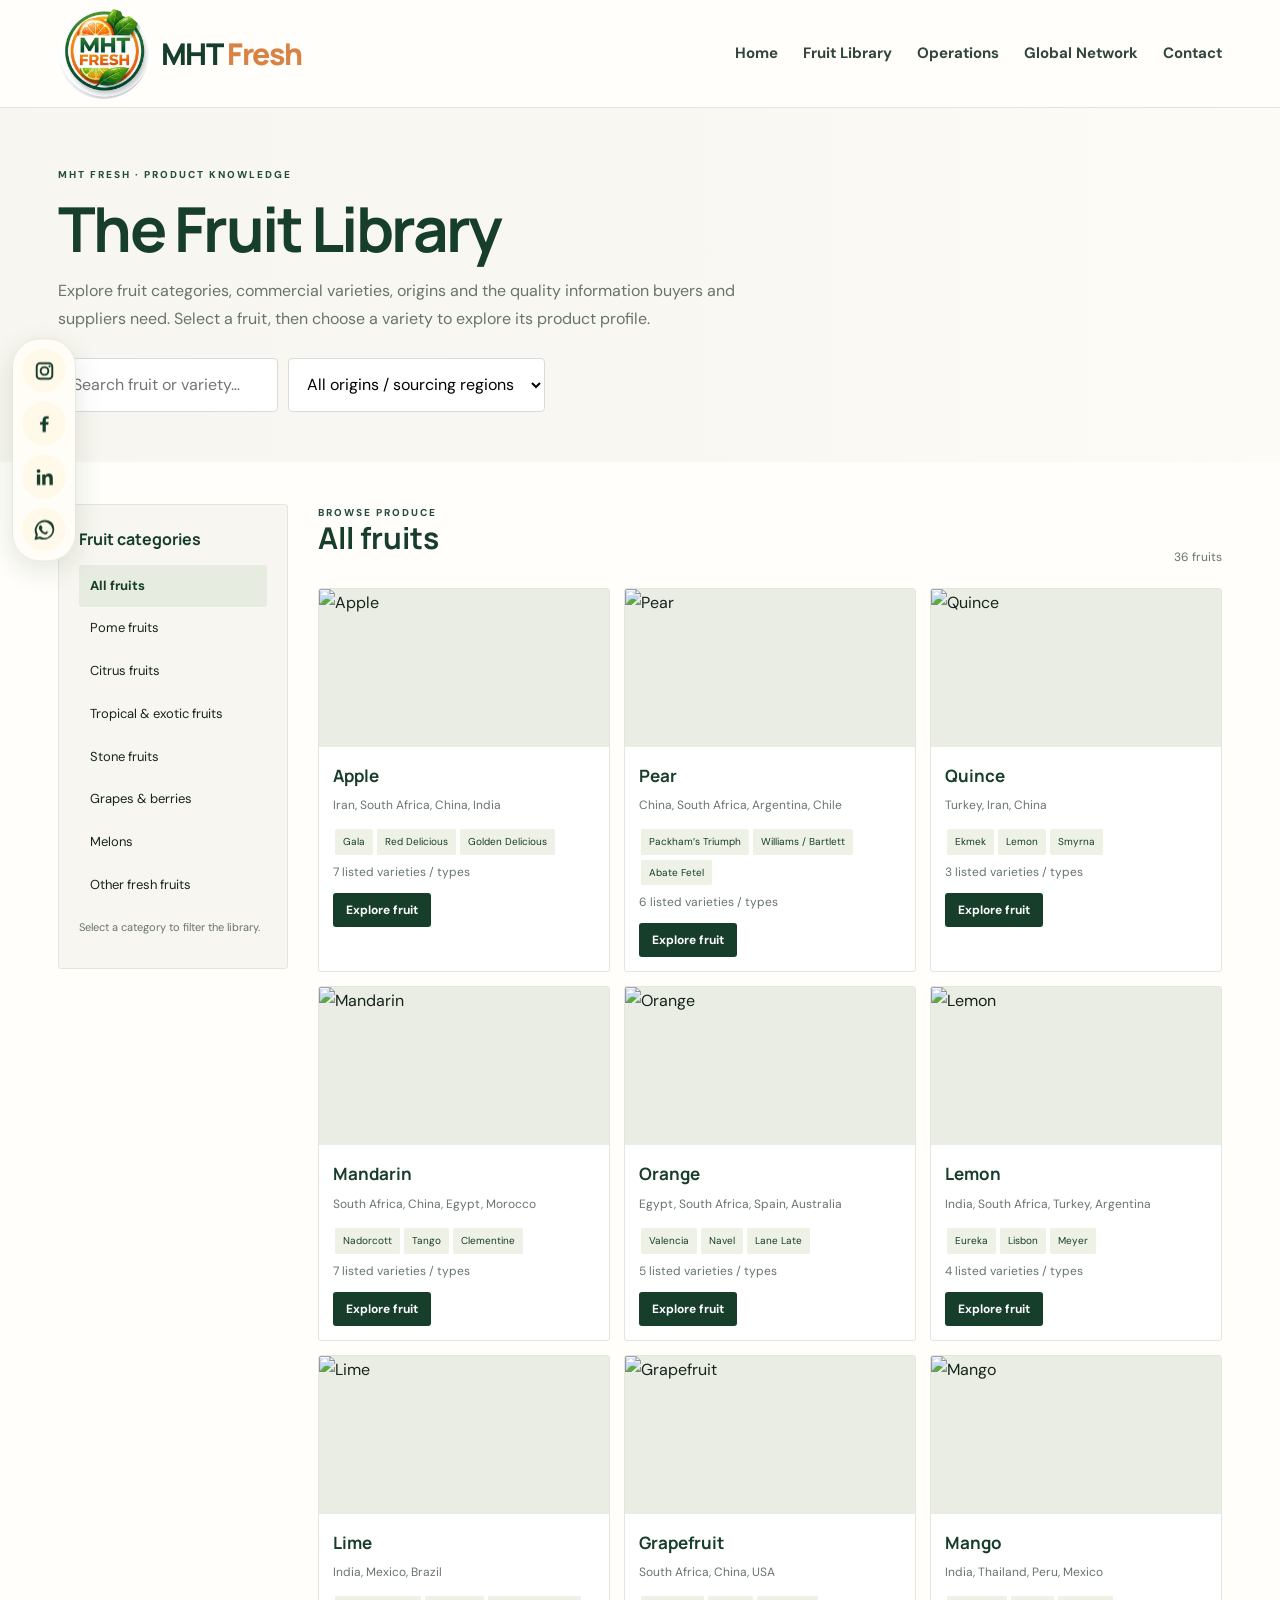
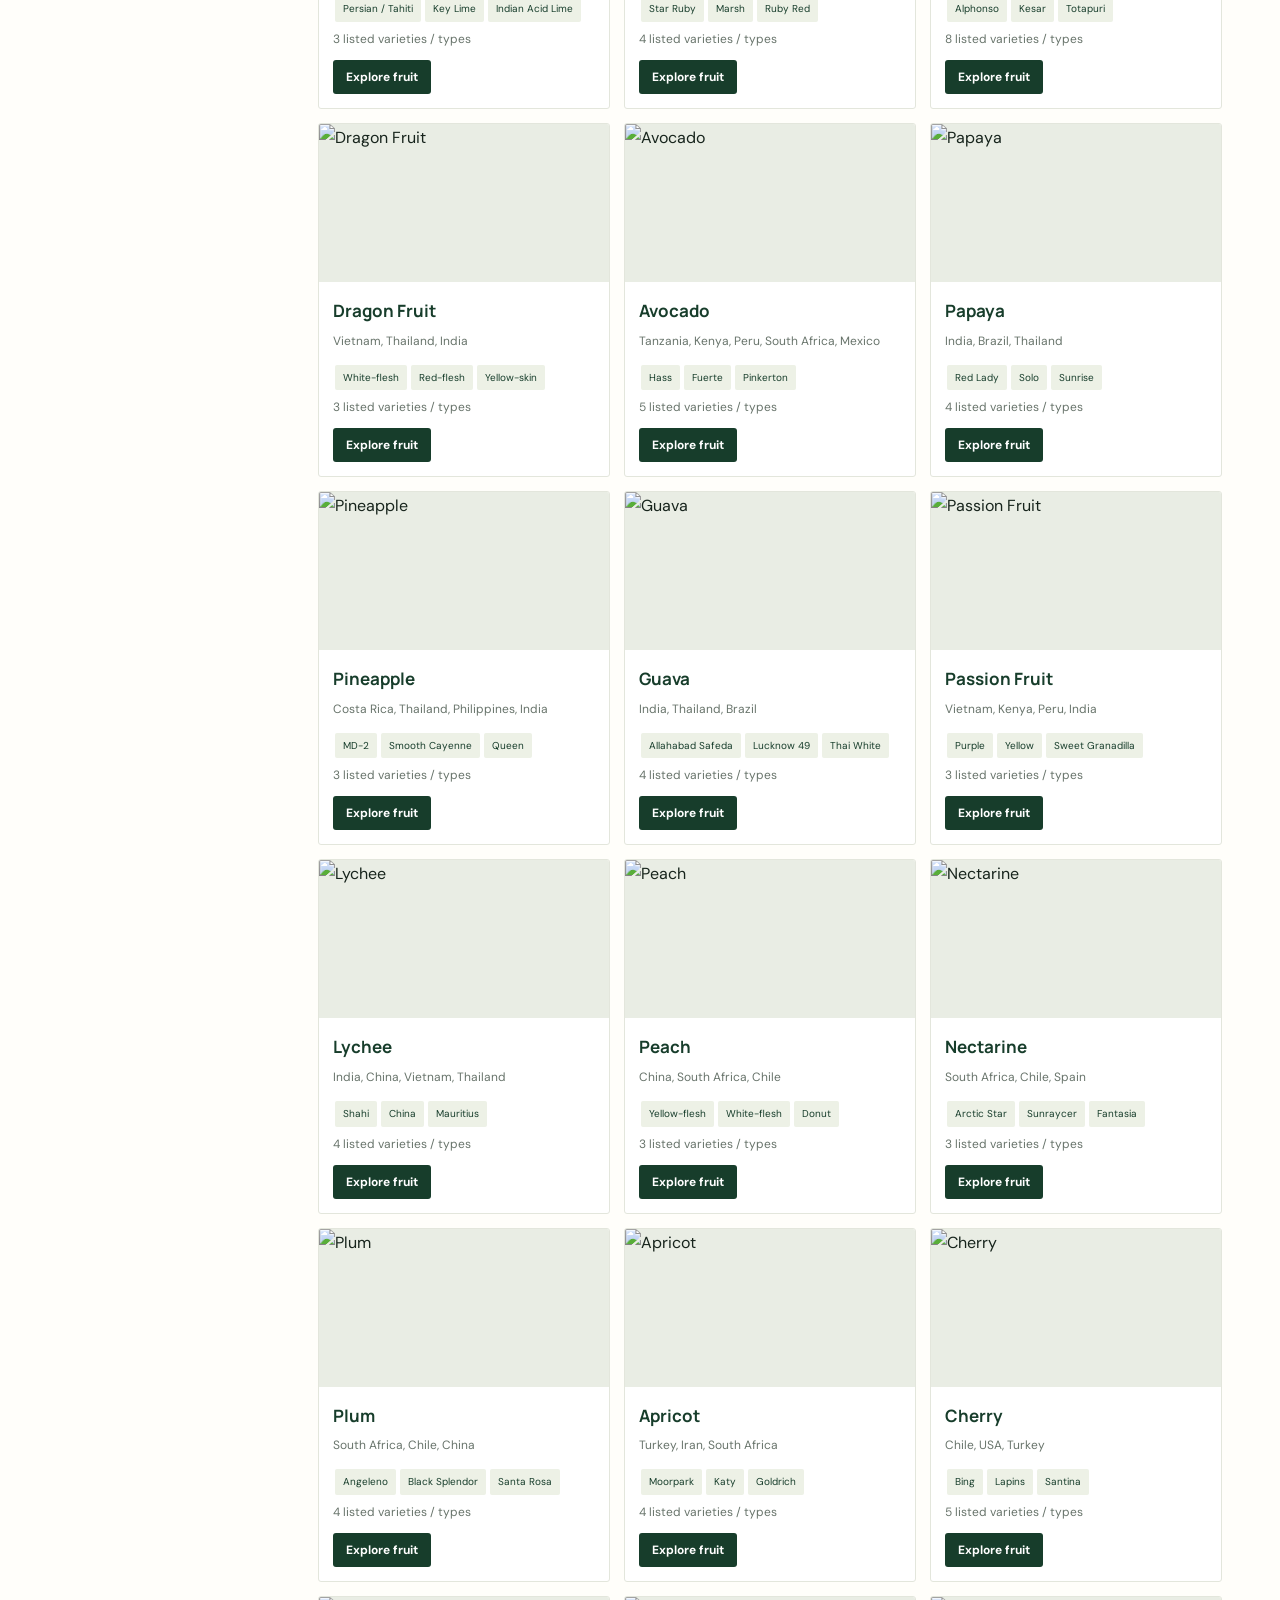
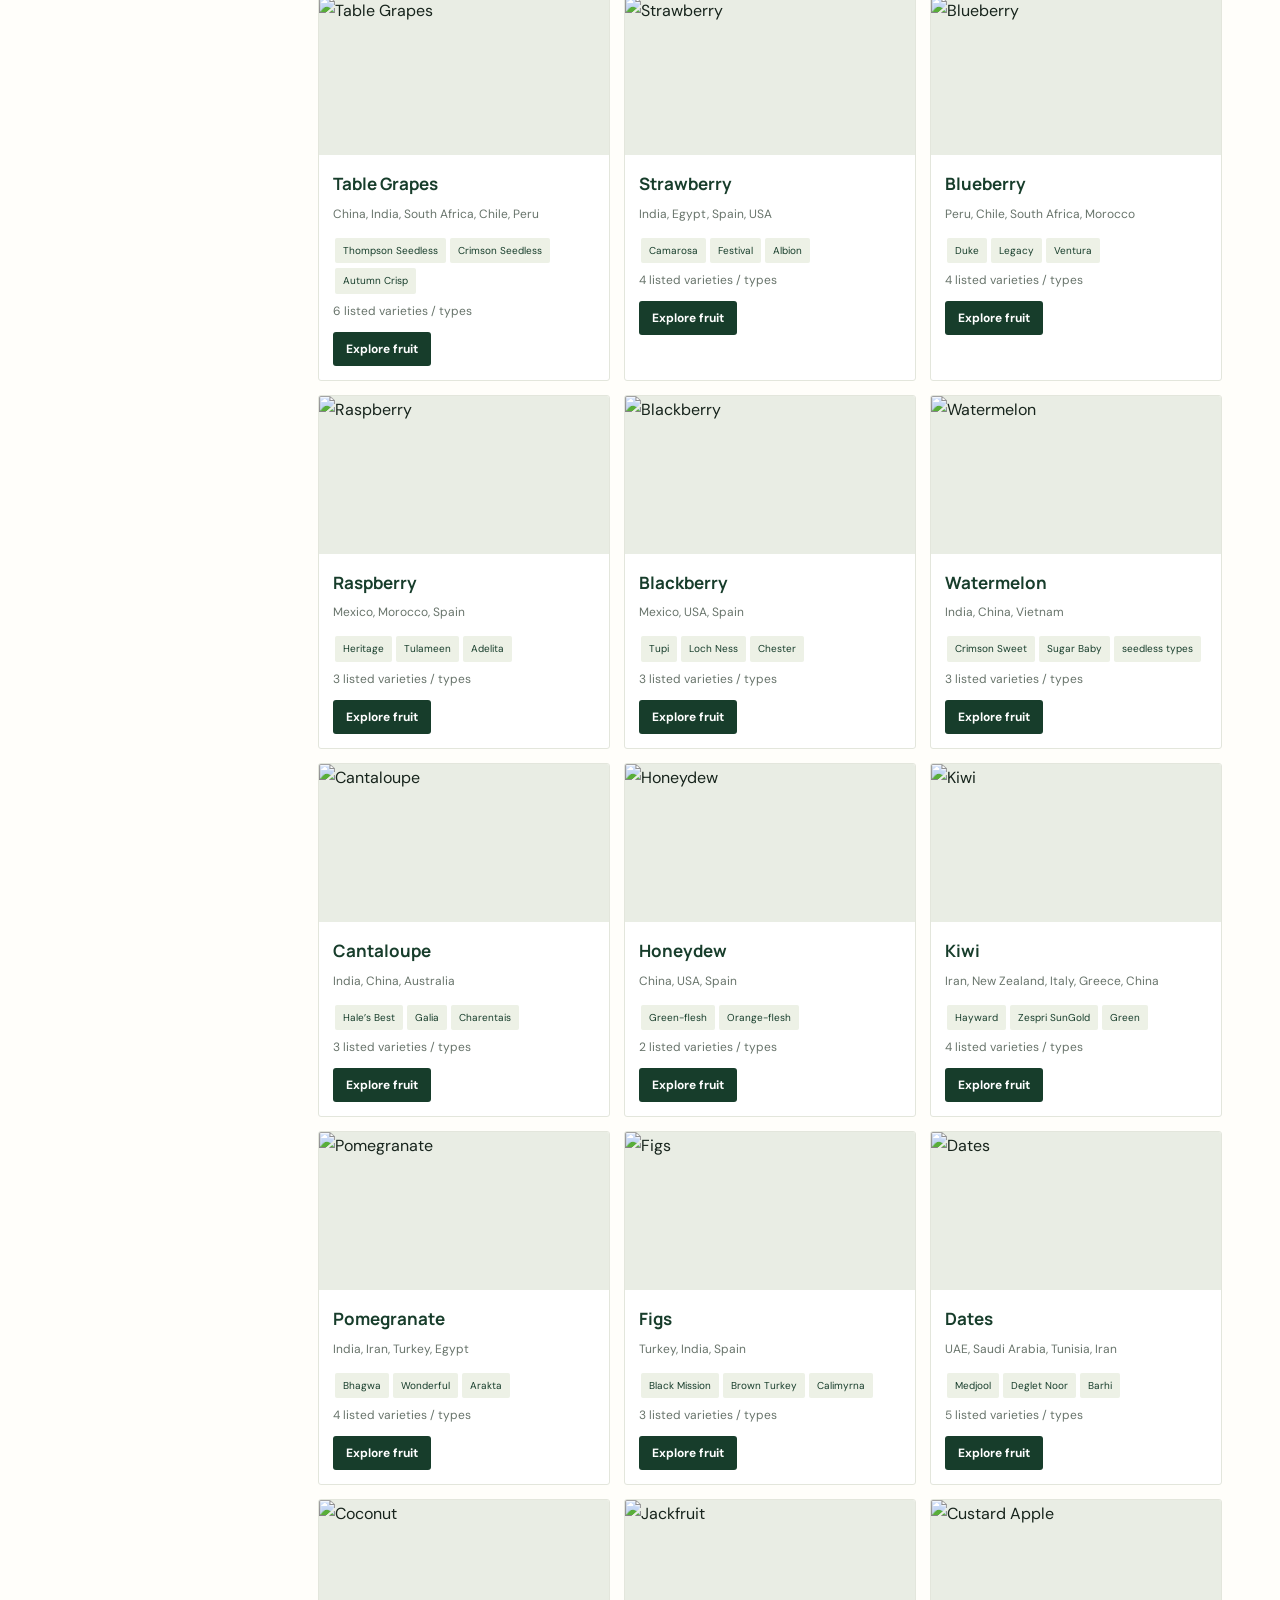
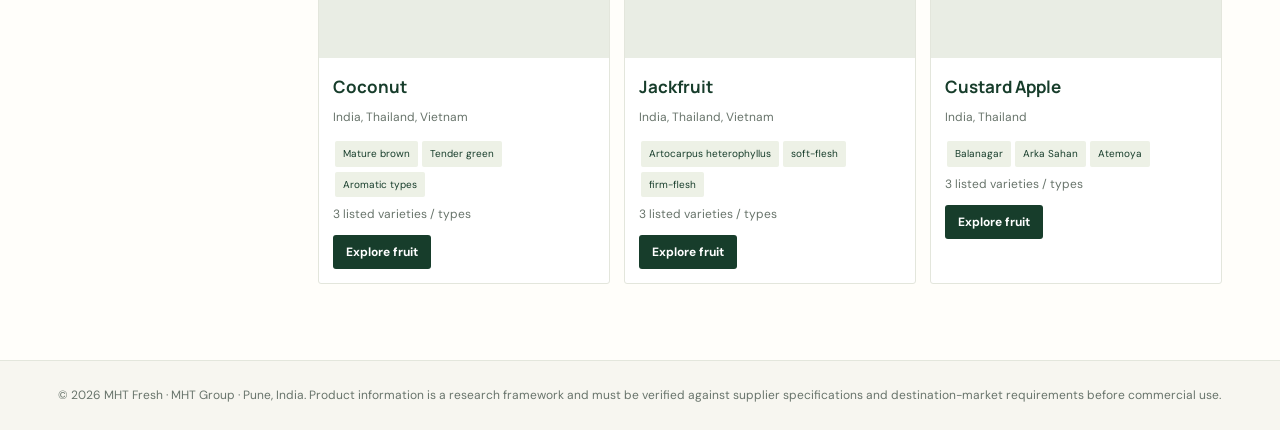
==== commit cd049454: "Improve site-wide typography, header branding and fixed contact rail" ====
--- a/fruits.html
+++ b/fruits.html
@@ -19,8 +19,38 @@
 
 /* Mobile page-turn interaction */
 .book-page{touch-action:pan-y;position:relative;user-select:none;-webkit-user-select:none;-webkit-user-drag:none}.book-photo{position:relative}.book-photo.no-image{display:grid;place-items:center;background:linear-gradient(135deg,#eef2e8,#dfe8d9);color:#53634f;text-align:center;padding:24px}.book-photo.no-image:after{content:'Variety photograph loading';font-size:13px;letter-spacing:.5px}.book-photo img{transition:opacity .18s ease}.book-photo img.loading{opacity:.25}.book-controls{position:sticky;bottom:0;z-index:2}.book-swipe-hint{font-size:10px;color:#65715f;text-align:center;padding:0 0 10px;background:#f0f1e9}
+
+/* MHT Fresh site-wide typography, enlarged identity and fixed contact rail */
+body{font-family:"DM Sans",sans-serif;font-size:16px;line-height:1.75}
+p,.lead{font-size:16px;line-height:1.75}
+.brand,.logo{display:flex;align-items:center;gap:12px;white-space:nowrap}
+.brand-name{display:inline-block;margin:0;font:800 30px/1 "Manrope",sans-serif;letter-spacing:-1.2px;color:var(--deep,var(--forest,var(--g)))}
+.brand-name span{color:var(--orange)}
+.brand-logo,.logo-img{width:91px;height:91px;flex:none;object-fit:contain}
+.nav{height:auto;min-height:104px;padding:8px 0}
+.links,header nav{font-size:15px}
+.links a,header nav a{font-size:15px}
+.social-rail{position:fixed;left:12px;top:50%;transform:translateY(-50%);z-index:100;display:flex;flex-direction:column;gap:9px;padding:9px;background:#fffdf7ed;border:1px solid #e4e8dc;border-radius:28px;box-shadow:0 8px 28px #17352320;backdrop-filter:blur(12px)}
+.social-rail a{width:44px;height:44px;border-radius:50%;display:grid;place-items:center;background:var(--cream,#fff9e9);color:var(--deep,var(--forest,var(--g)));transition:transform .18s,background .18s,color .18s}
+.social-rail a:hover{transform:translateX(3px);background:var(--leaf,var(--forest2,var(--g2)));color:#fff}
+.social-rail svg{width:21px;height:21px;fill:currentColor}
+@media(max-width:900px){.brand-logo,.logo-img{width:82px;height:82px}.nav{min-height:94px}.social-rail{left:8px;gap:7px;padding:7px}.social-rail a{width:40px;height:40px}}
+@media(max-width:650px){
+ .brand-name{font-size:25px}
+ .brand-logo,.logo-img{width:74px;height:74px}
+ .nav{min-height:82px;padding:8px 0}
+ .social-rail{top:auto;left:50%;bottom:calc(12px + env(safe-area-inset-bottom));transform:translateX(-50%);flex-direction:row;border-radius:28px;padding:6px;gap:8px}
+ .social-rail a{width:42px;height:42px}
+}
+
 </style></head><body>
-<header><div class="wrap nav"><a class="logo" href="index.html" aria-label="MHT Fresh home"><img class="logo-img" src="assets/Logo.png" alt="MHT Fresh"></a><nav><a href="index.html">Home</a><a href="fruits.html">Fruit Library</a><a href="index.html#trade">Operations</a><a href="index.html#fruit-range">Global Network</a><a href="index.html#contact">Contact</a></nav></div></header>
+<aside class="social-rail" aria-label="Follow MHT Fresh and contact us on social media">
+  <a href="https://www.instagram.com/mht_fresh/?srtk=MWRqb3l5eXVsdXZsYQ==" target="_blank" rel="noopener noreferrer" aria-label="Instagram" title="Instagram"><svg viewBox="0 0 24 24" aria-hidden="true"><path d="M7 2h10a5 5 0 0 1 5 5v10a5 5 0 0 1-5 5H7a5 5 0 0 1-5-5V7a5 5 0 0 1 5-5zm0 2.2A2.8 2.8 0 0 0 4.2 7v10A2.8 2.8 0 0 0 7 19.8h10a2.8 2.8 0 0 0 2.8-2.8V7A2.8 2.8 0 0 0 17 4.2H7zm5 2.3a5.5 5.5 0 1 1 0 11 5.5 5.5 0 0 1 0-11zm0 2.2a3.3 3.3 0 1 0 0 6.6 3.3 3.3 0 0 0 0-6.6zm5.8-3.4a1.3 1.3 0 1 1 0 2.6 1.3 1.3 0 0 1 0-2.6z"/></svg></a>
+  <a href="https://www.facebook.com/share/1EpzenpAUu/" target="_blank" rel="noopener noreferrer" aria-label="Facebook" title="Facebook"><svg viewBox="0 0 24 24" aria-hidden="true"><path d="M13.5 21v-8.2h2.8l.4-3.2h-3.2V7.5c0-.9.3-1.5 1.6-1.5h1.7V3.1c-.3 0-1.4-.1-2.6-.1-2.6 0-4.4 1.6-4.4 4.5v2.1H7v3.2h2.8V21h3.7z"/></svg></a>
+  <a href="https://www.linkedin.com/company/145335454/" target="_blank" rel="noopener noreferrer" aria-label="LinkedIn" title="LinkedIn"><svg viewBox="0 0 24 24" aria-hidden="true"><path d="M5.2 3a2.2 2.2 0 1 1 0 4.4 2.2 2.2 0 0 1 0-4.4zM3.3 9h3.8v12H3.3V9zm6.1 0H13v1.6h.1A4.1 4.1 0 0 1 16.8 8c4 0 4.7 2.6 4.7 6V21h-3.8v-6.2c0-1.5 0-3.4-2.1-3.4s-2.4 1.6-2.4 3.3V21H9.4V9z"/></svg></a>
+  <a href="https://wa.me/918999662331?text=Hello%20MHT%20Fresh%2C%20I%20have%20a%20fruit%20enquiry." target="_blank" rel="noopener noreferrer" aria-label="WhatsApp" title="WhatsApp"><svg viewBox="0 0 24 24" aria-hidden="true"><path d="M20.5 3.5A11.9 11.9 0 0 0 2 17.7L.5 23.5l6-1.6A11.9 11.9 0 0 0 20.5 3.5ZM12 21a9 9 0 0 1-4.6-1.3l-.3-.2-3.5.9.9-3.4-.2-.4A9 9 0 1 1 12 21Zm5-6.7c-.3-.2-1.7-.9-2-.9s-.5-.2-.7.2-.8.9-1 1.1-.4.2-.7.1a7.4 7.4 0 0 1-2.2-1.4 8.2 8.2 0 0 1-1.5-1.9c-.2-.3 0-.5.1-.7l.5-.6.2-.5-.1-.5c-.1-.2-.7-1.6-1-2.1-.2-.5-.5-.4-.7-.4h-.6c-.2 0-.5.1-.8.4s-1 1-1 2.4 1 2.8 1.2 3 .2.3.4.6a9.7 9.7 0 0 0 3.7 3.3c.5.2.9.4 1.2.5.5.2 1 .2 1.4.1.4-.1 1.7-.7 1.9-1.3.2-.6.2-1.1.1-1.2-.1-.2-.3-.3-.6-.4Z"/></svg></a>
+</aside>
+<header><div class="wrap nav"><a class="logo" href="index.html" aria-label="MHT Fresh home"><img class="logo-img" src="assets/Logo.png" alt="MHT Fresh"><span class="brand-name">MHT <span>Fresh</span></span></a><nav><a href="index.html">Home</a><a href="fruits.html">Fruit Library</a><a href="index.html#trade">Operations</a><a href="index.html#fruit-range">Global Network</a><a href="index.html#contact">Contact</a></nav></div></header>
 <section class="hero"><div class="wrap"><div class="eyebrow">MHT Fresh · Product knowledge</div><h1>The Fruit Library</h1><p class="lead">Explore fruit categories, commercial varieties, origins and the quality information buyers and suppliers need. Select a fruit, then choose a variety to explore its product profile.</p><div class="tools"><input id="search" type="search" placeholder="Search fruit or variety…" aria-label="Search fruits and varieties"><select id="origin"><option value="">All origins / sourcing regions</option><option>India</option><option>Iran</option><option>South Africa</option><option>Vietnam</option><option>Egypt</option><option>China</option><option>New Zealand</option><option>Thailand</option><option>Peru</option><option>Chile</option><option>Kenya</option><option>Tanzania</option></select></div></div></section>
 <div class="wrap layout"><aside class="side"><h3>Fruit categories</h3><div id="categories"></div><p style="font-size:11px">Select a category to filter the library.</p></aside><main><div class="sectionhead"><div><div class="eyebrow">Browse produce</div><h2 id="heading">All fruits</h2></div><span class="count" id="count"></span></div><div class="cards" id="cards"></div><section class="detail" id="detail" aria-live="polite"><div class="detailtop"><div><div class="eyebrow" id="dcat"></div><h2 id="dtitle"></h2><p id="dintro"></p><button class="open" id="close">Close</button></div><div><img class="variety-photo" id="vimage" alt="Selected fruit variety"><p class="photo-credit" id="vcredit"></p></div></div><div class="variety-list" id="varieties"></div><div class="book-launch"><button id="openBook" type="button">↗ Open interactive variety flipbook</button></div><div class="tabs" id="tabs"></div><div class="tabcontent" id="tabcontent"></div></section></main></div>
 <div class="book-overlay" id="bookOverlay" role="dialog" aria-modal="true" aria-label="Fruit variety flipbook"><div class="book-shell"><div class="book-head"><div><strong id="bookFruit">MHT Fresh · Variety guide</strong><small>INTERACTIVE PRODUCE FIELD GUIDE</small></div><button class="book-close" id="bookClose" type="button">Close ×</button></div><div class="book-page"><div class="book-photo no-image" id="bookPhoto"><img id="bookImage" alt="Fruit variety" hidden></div><div class="book-copy"><div class="book-kicker" id="bookKicker">Variety profile</div><h2 id="bookTitle">Variety</h2><p id="bookDescription"></p><div class="book-facts" id="bookFacts"></div><p class="book-note" id="bookNote"></p></div></div><div class="book-controls"><button id="bookPrev" type="button">← Previous</button><span class="book-progress" id="bookProgress">1 / 1</span><button id="bookNext" type="button">Next →</button></div><div class="book-dots" id="bookDots"></div><div class="book-swipe-hint">Swipe left / right to turn pages</div></div></div>
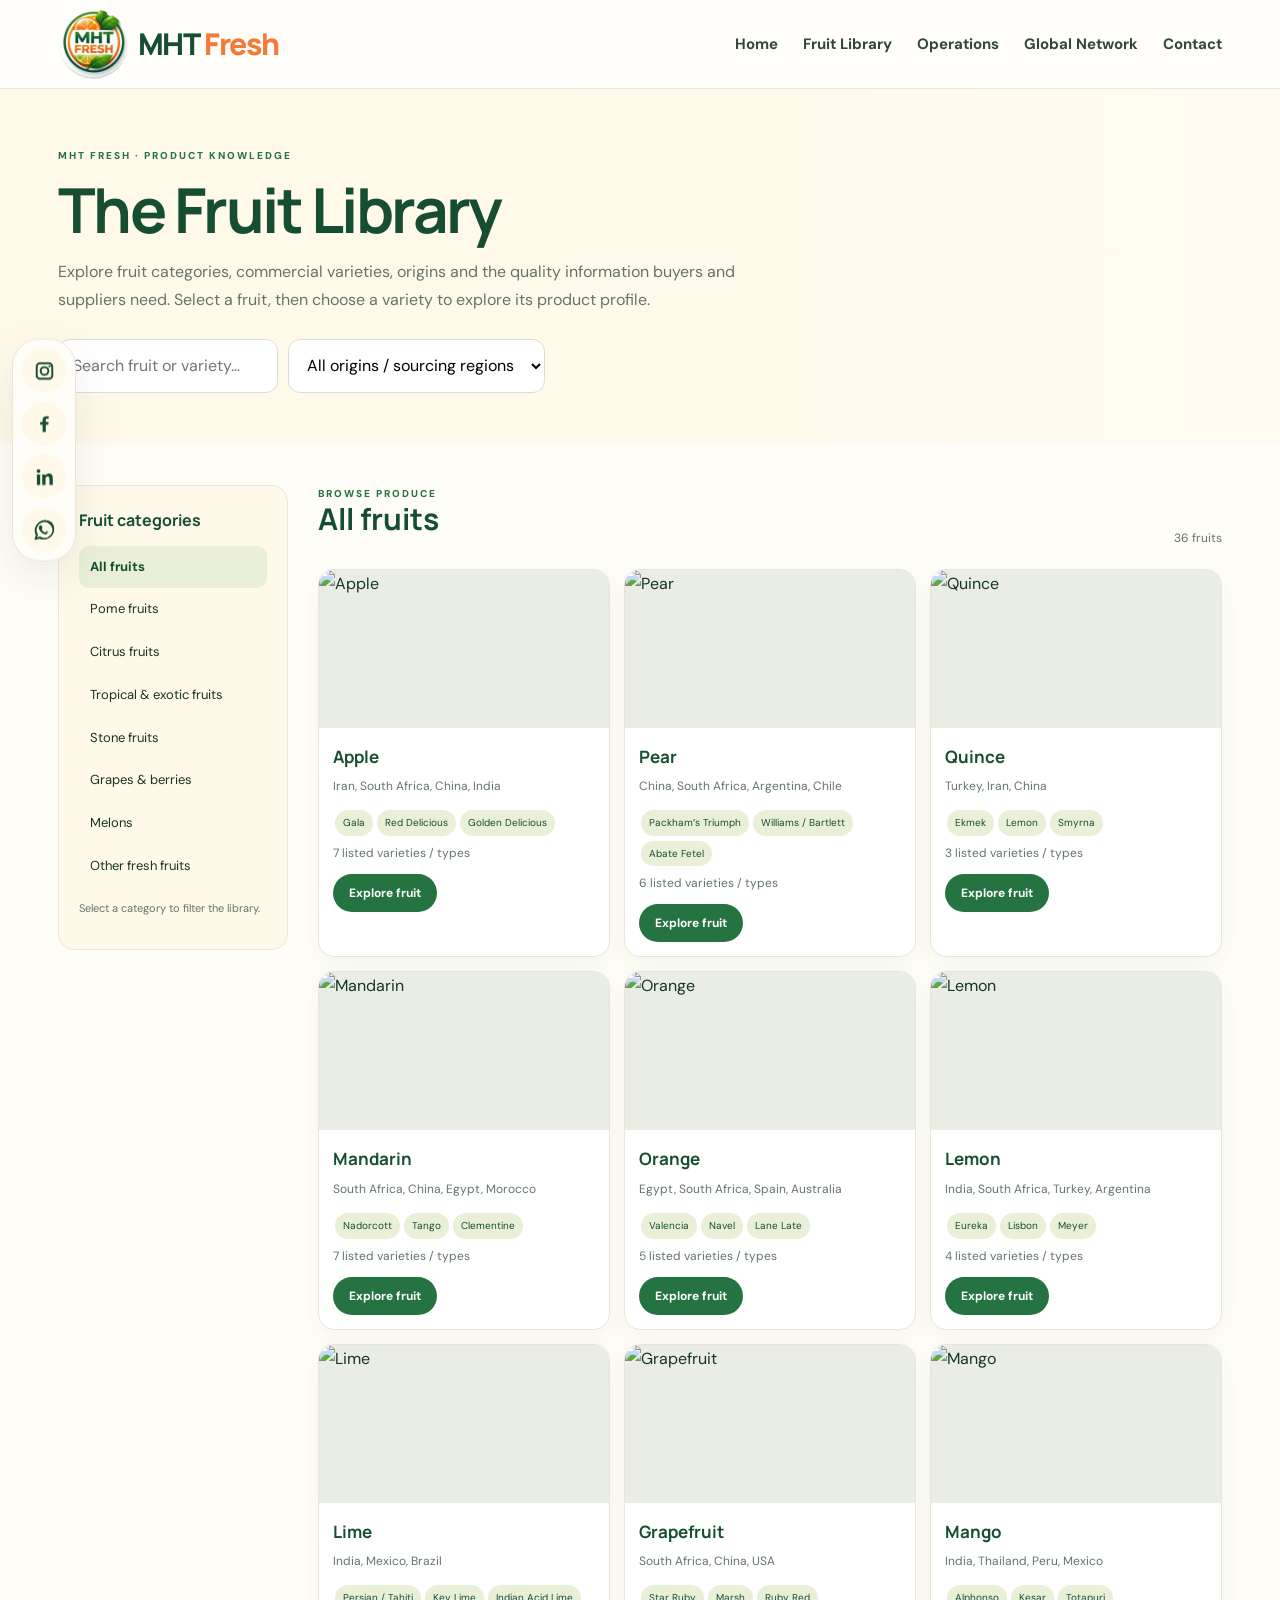
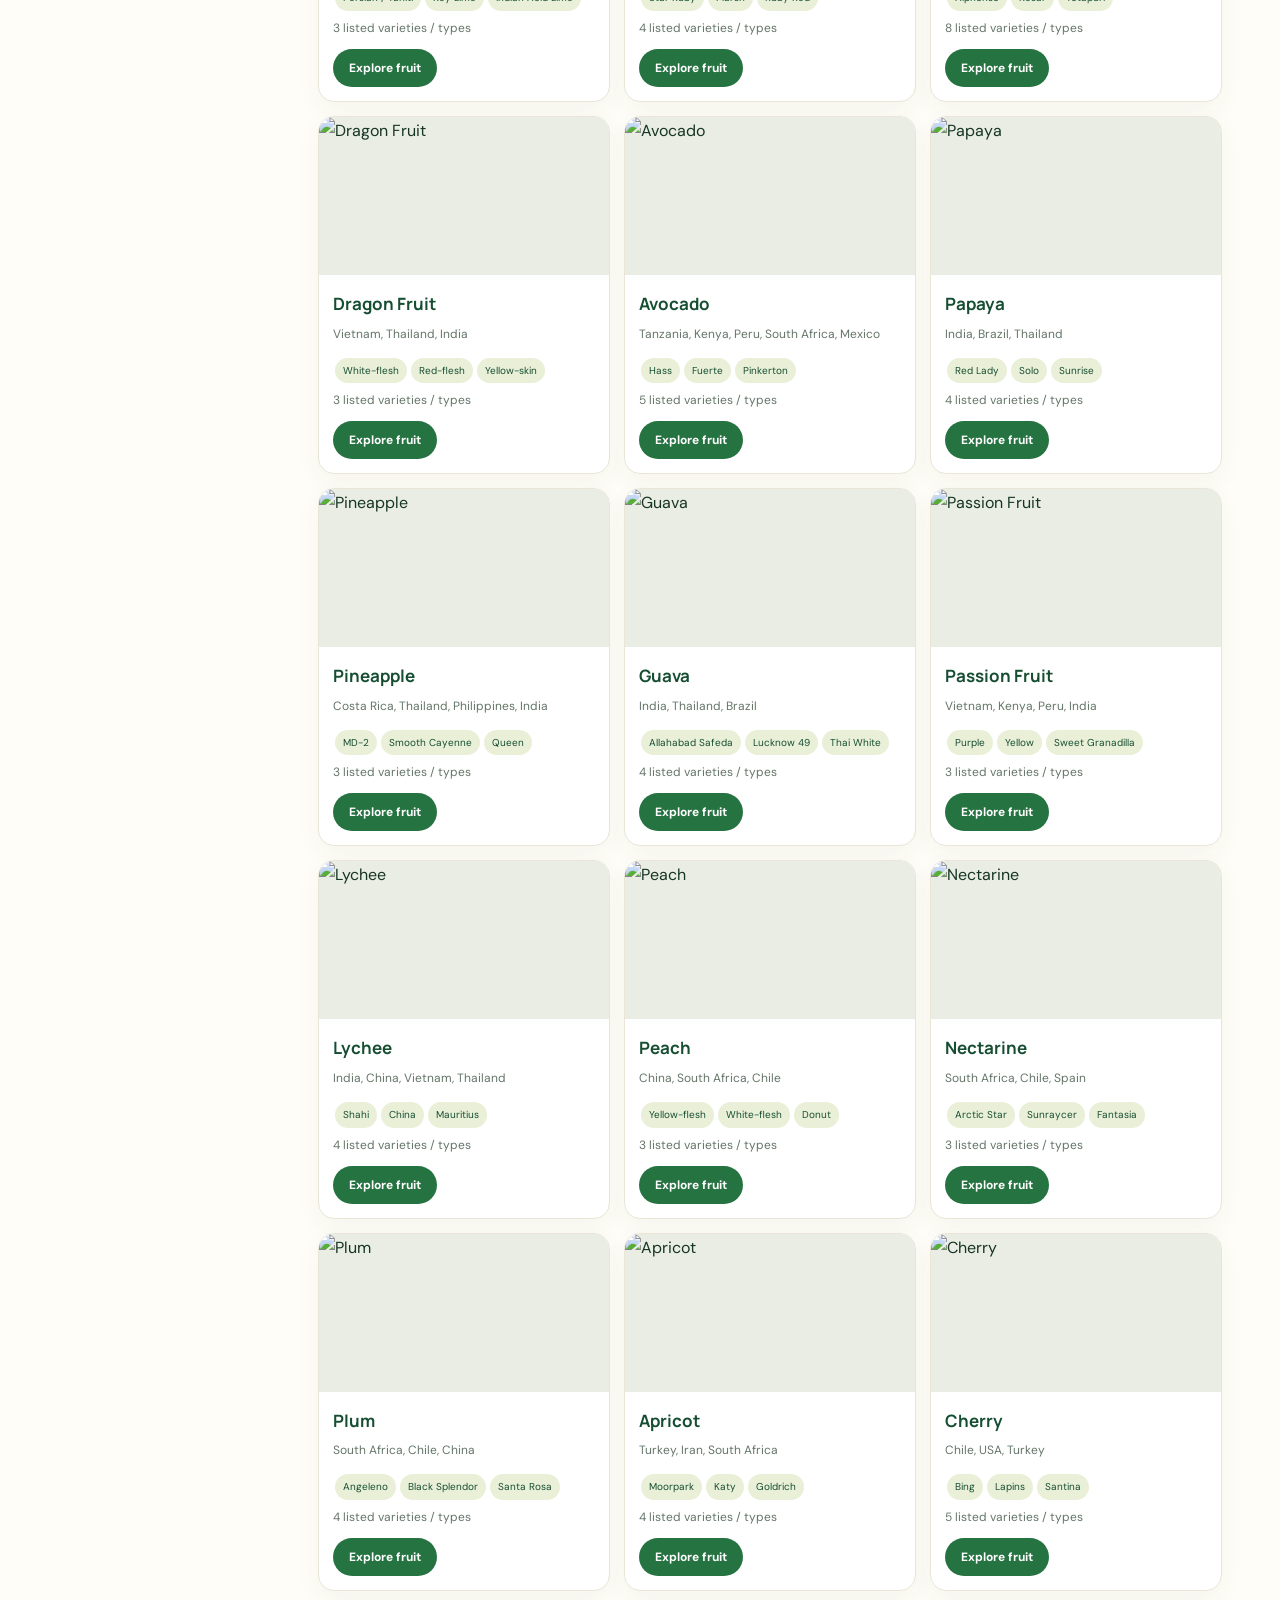
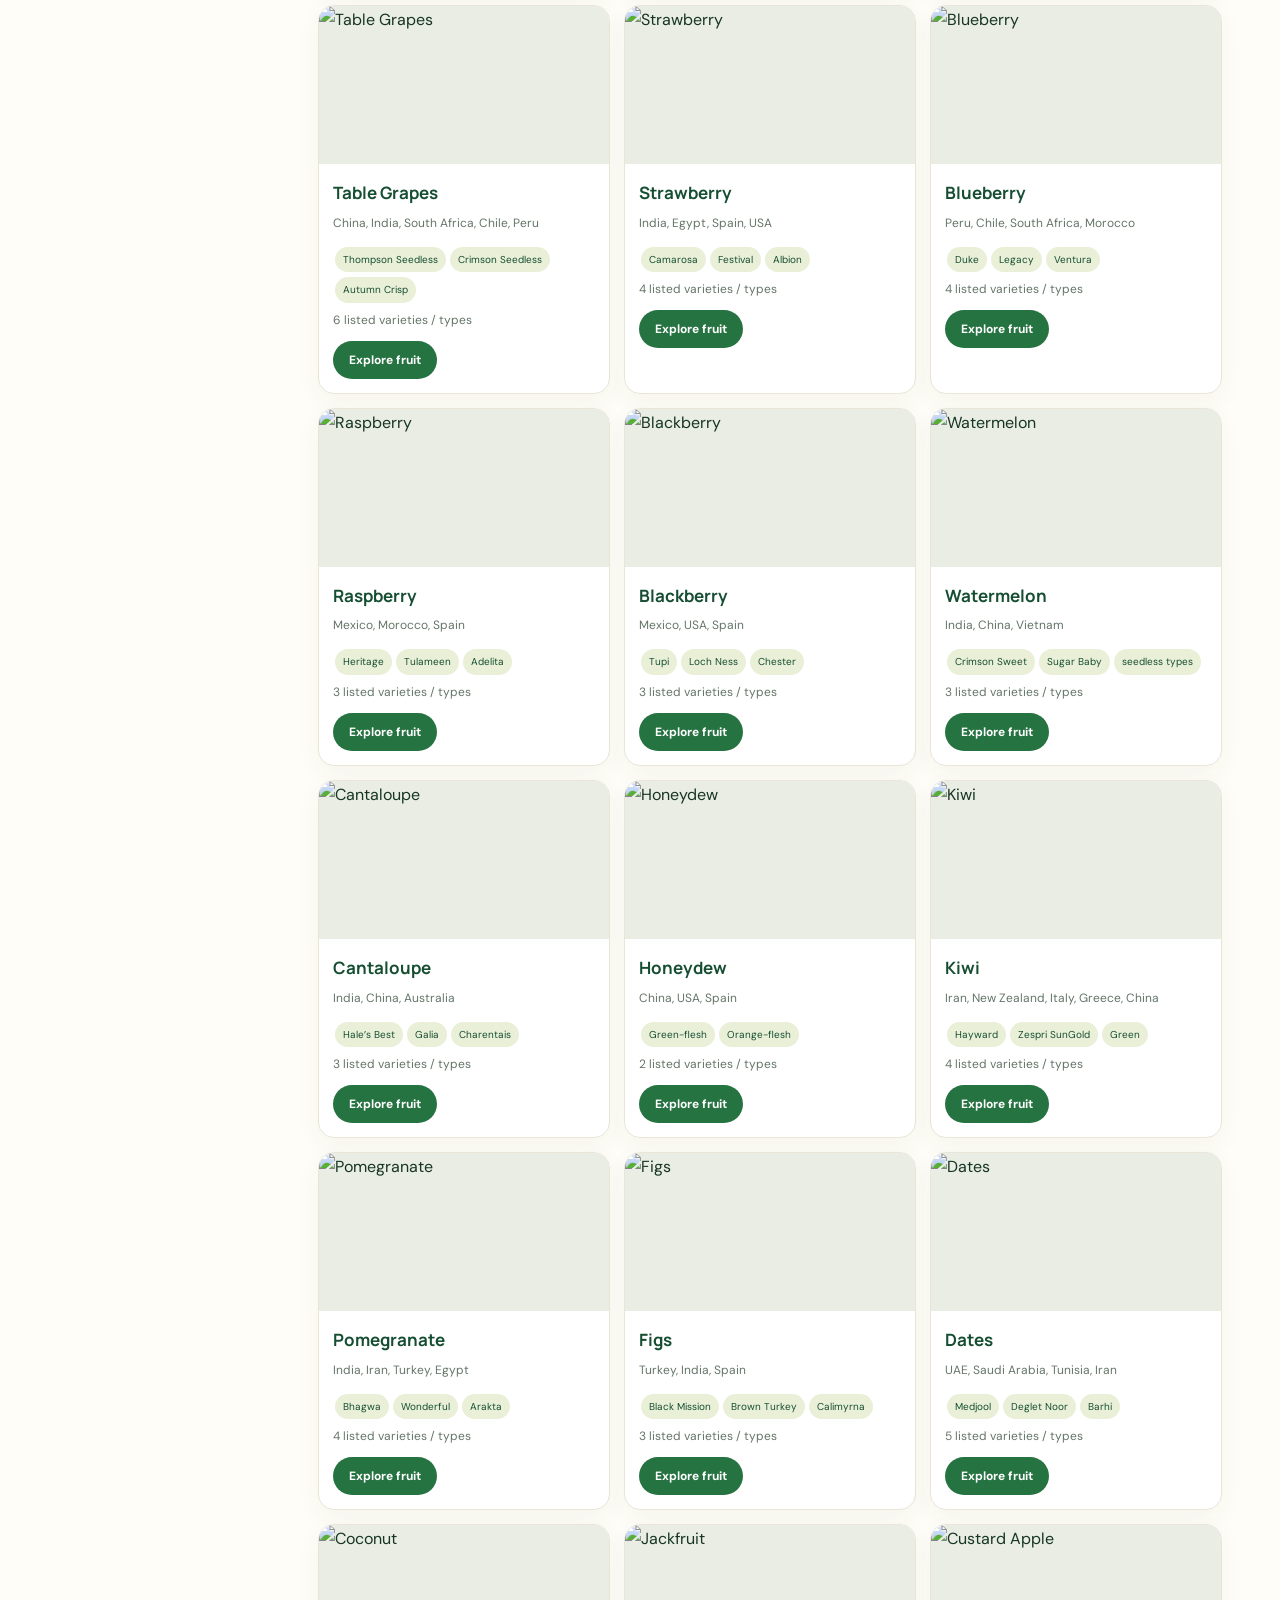
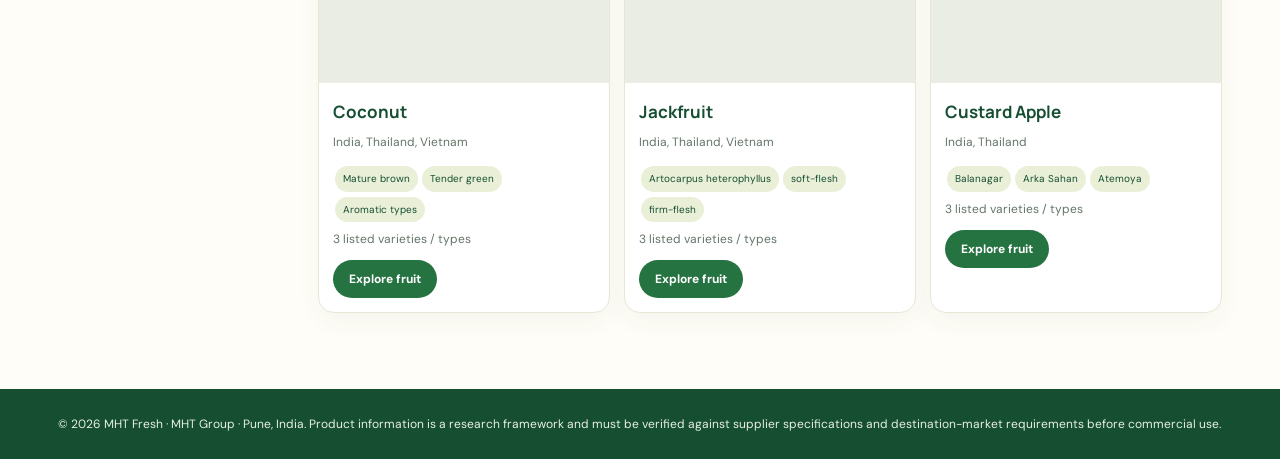
==== commit 5efec219: "Unify fruit-led brand palette and visual styling" ====
--- a/fruits.html
+++ b/fruits.html
@@ -1,7 +1,7 @@
 <!doctype html>
 <html lang="en"><head><meta charset="utf-8"><meta name="viewport" content="width=device-width,initial-scale=1"><meta name="description" content="Explore MHT Fresh's fruit library: fruit categories, varieties, sourcing origins, quality parameters, packing and trade information."><title>Fruit Library | MHT Fresh</title><style>
 @import url('https://fonts.googleapis.com/css2?family=DM+Sans:wght@400;500;600;700&family=Manrope:wght@400;500;600;700;800&display=swap');
-:root{--g:#173d2b;--g2:#244f39;--ink:#17241c;--muted:#68746b;--bg:#f7f6f0;--card:#fffefa;--line:#e3e6dc;--soft:#edf1e6;--orange:#d98245}
+:root{--sun:#ffd43b;--leaf:#267342;--deep:#164e32;--orange:#f47a38;--coral:#ef6657;--cream:#fff9e9;--paper:#fffdf7;--ink:#173523;--muted:#647568;--shadow:0 18px 45px #25452b18;--g:var(--deep);--g2:var(--leaf);--bg:var(--cream);--card:var(--paper);--line:#e9e6d8;--soft:#e9f0d7}
 *{box-sizing:border-box}html{scroll-behavior:smooth}body{margin:0;background:var(--card);color:var(--ink);font:15px/1.65 "DM Sans",sans-serif}a{color:inherit;text-decoration:none}.wrap{width:min(1240px,91%);margin:auto}
 header{position:sticky;top:0;z-index:10;background:#fffefaeF;backdrop-filter:blur(12px);border-bottom:1px solid var(--line)}.nav{height:78px;display:flex;align-items:center;justify-content:space-between;gap:20px}.logo{font:800 24px/1 "Manrope",sans-serif;letter-spacing:-1.5px;color:var(--g)}.logo small{display:block;font:700 9px "DM Sans";letter-spacing:2px;color:var(--muted);margin-top:6px}.brand-logo,.logo-img{width:58px;height:58px;display:block;object-fit:contain;border-radius:50%;flex:none}nav{display:flex;gap:25px;font-size:13px;font-weight:700;color:#33463a}nav a:hover{color:var(--orange)}
 .hero{padding:58px 0 50px;background:linear-gradient(90deg,#f7f6f0f7 0%,#f7f6f0df 50%,#f7f6f055 100%),url(https://images.unsplash.com/photo-1542838132-92c53300491e?auto=format&fit=crop&w=1800&q=85) center/cover}.eyebrow{font-size:10px;font-weight:800;letter-spacing:2px;text-transform:uppercase;color:var(--g2)}h1,h2,h3{font-family:"Manrope",sans-serif}h1{font-size:clamp(40px,5vw,62px);line-height:1.05;letter-spacing:-2.5px;margin:12px 0;color:var(--g)}h2{font-size:30px;line-height:1.15;margin:0 0 12px;color:var(--g)}p{color:var(--muted)}.lead{font-size:16px;max-width:720px;line-height:1.8}
@@ -42,6 +42,41 @@
  .social-rail{top:auto;left:50%;bottom:calc(12px + env(safe-area-inset-bottom));transform:translateX(-50%);flex-direction:row;border-radius:28px;padding:6px;gap:8px}
  .social-rail a{width:42px;height:42px}
 }
+
+
+/* MHT Fresh fruit-led brand theme — shared palette and component styling */
+body{background:var(--paper);color:var(--ink);font-family:"DM Sans",sans-serif;font-size:16px;line-height:1.75}
+p{color:var(--muted);font-size:16px;line-height:1.75}
+h1,h2,h3{font-family:"Manrope",sans-serif}
+.brand,.logo{display:flex;align-items:center;gap:10px;white-space:nowrap}
+.brand-name{display:inline-block;margin:0;font:800 30px/1 "Manrope",sans-serif;letter-spacing:-1.2px;color:var(--deep)}
+.brand-name span{color:var(--orange)}
+.brand-logo,.logo-img{width:70px;height:70px;flex:none;object-fit:contain}
+.nav{height:auto;min-height:88px;padding:7px 0}
+.links,header nav{font-size:15px}
+.links a,header nav a{font-size:15px}
+button,.btn,.open,.navbtn{border-radius:30px}
+.card,.detail,.spec,.side,.book-shell{border-radius:16px}
+.card{box-shadow:0 8px 24px #25452b0c}
+.card:hover{box-shadow:var(--shadow)}
+.tag,.variety.active,.tab.active{border-radius:30px}
+input,select,.tools input,.tools select{border-radius:12px}
+.social-rail{background:var(--paper);border-color:#e9e6d8;box-shadow:var(--shadow)}
+@media(max-width:900px){.brand-logo,.logo-img{width:70px;height:70px}.nav{min-height:84px}}
+@media(max-width:650px){.brand-name{font-size:25px}.brand-logo,.logo-img{width:64px;height:64px}.nav{min-height:76px}}
+
+.hero{background-image:linear-gradient(90deg,#fff9e9f7 0%,#fff9e9df 50%,#fff9e977 100%),url(https://images.unsplash.com/photo-1542838132-92c53300491e?auto=format&fit=crop&w=1800&q=85)}
+.side{background:var(--cream);border-color:#e9e6d8}
+.catbtn{border-radius:10px}
+.catbtn.active,.catbtn:hover{background:#e9f0d7;color:var(--deep)}
+.card h3,.detail h2,.side h3{color:var(--deep)}
+.open,.book-launch button{background:var(--leaf);color:white;border:0;border-radius:30px;padding:11px 16px}
+.open:hover,.book-launch button:hover{background:var(--orange);color:white}
+.variety.active{background:var(--leaf);border-color:var(--leaf)}
+.tab.active{color:var(--deep);border-bottom-color:var(--orange)}
+.fact{background:var(--cream)}
+.note{background:var(--cream);border-color:#f1e4b9;color:#735a20}
+.footer{background:var(--deep);color:#e7f0e4;border-color:transparent}
 
 </style></head><body>
 <aside class="social-rail" aria-label="Follow MHT Fresh and contact us on social media">
